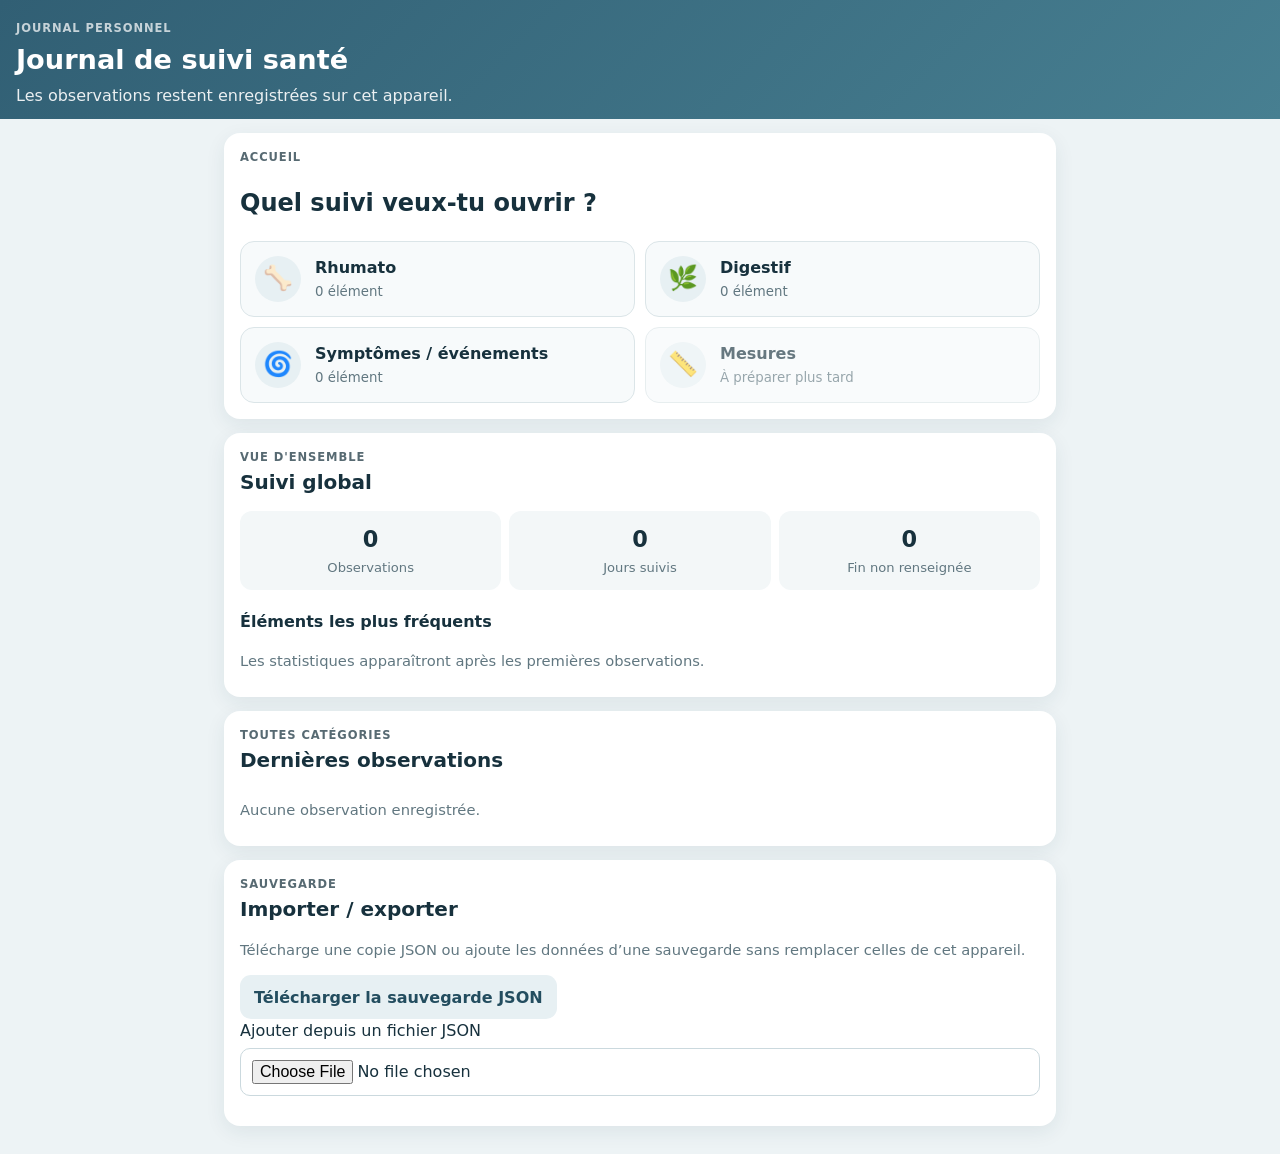
==== index.html @ abfa8833 "Corrige le suivi de fin des épisodes" ====
<!DOCTYPE html>
<html lang="fr">
<head>
  <meta charset="UTF-8">
  <meta name="viewport" content="width=device-width, initial-scale=1, viewport-fit=cover">
  <meta name="theme-color" content="#315f74">
  <meta name="description" content="Journal personnel de suivi santé, utilisable hors ligne.">
  <title>Journal de suivi santé</title>
  <link rel="manifest" href="./manifest.webmanifest">
  <link rel="icon" href="./icons/icon.svg" type="image/svg+xml">
  <link rel="stylesheet" href="./styles.css?v=4.4.0">
</head>
<body>
  <header class="app-header">
    <div>
      <p class="eyebrow">Journal personnel</p>
      <h1>Journal de suivi santé</h1>
      <p class="subtitle">Les observations restent enregistrées sur cet appareil.</p>
    </div>
  </header>

  <main class="app-shell">
    <section id="home-page" data-page="home" aria-labelledby="home-title">
      <section class="panel">
        <p class="eyebrow">Accueil</p>
        <h2 id="home-title">Quel suivi veux-tu ouvrir ?</h2>
        <nav class="module-grid" aria-label="Pages de suivi">
          <button class="module-card" type="button" data-open-module="rhumatologie">
            <span class="module-icon" aria-hidden="true">🦴</span><span><strong>Rhumato</strong><small id="count-rhumatologie">0 élément</small></span>
          </button>
          <button class="module-card" type="button" data-open-module="digestif">
            <span class="module-icon" aria-hidden="true">🌿</span><span><strong>Digestif</strong><small id="count-digestif">0 élément</small></span>
          </button>
          <button class="module-card" type="button" data-open-module="symptomes-evenements">
            <span class="module-icon" aria-hidden="true">🌀</span><span><strong>Symptômes / événements</strong><small id="count-symptomes-evenements">0 élément</small></span>
          </button>
          <button class="module-card is-unavailable" type="button" disabled>
            <span class="module-icon" aria-hidden="true">📏</span><span><strong>Mesures</strong><small>À préparer plus tard</small></span>
          </button>
        </nav>
      </section>

      <section class="panel" aria-labelledby="home-stats-title">
        <div class="section-heading"><div><p class="eyebrow">Vue d'ensemble</p><h2 id="home-stats-title">Suivi global</h2></div></div>
        <div id="home-stats" class="stats-grid"></div>
      </section>

      <section class="panel" aria-labelledby="recent-title">
        <div class="section-heading"><div><p class="eyebrow">Toutes catégories</p><h2 id="recent-title">Dernières observations</h2></div></div>
        <div id="home-history" class="history-list"></div>
      </section>

      <section class="panel" aria-labelledby="backup-title">
        <div class="section-heading"><div><p class="eyebrow">Sauvegarde</p><h2 id="backup-title">Importer / exporter</h2></div></div>
        <p class="field-help">Télécharge une copie JSON ou ajoute les données d’une sauvegarde sans remplacer celles de cet appareil.</p>
        <button type="button" id="export-backup" class="button button-secondary">Télécharger la sauvegarde JSON</button>
        <label class="field"><span>Ajouter depuis un fichier JSON</span><input id="import-backup" type="file" accept=".json,application/json"></label>
      </section>
    </section>

    <section id="module-page" data-page="module" hidden aria-labelledby="module-title">
      <div class="module-topbar"><button type="button" class="button button-secondary" data-go-home>← Accueil</button></div>
      <section class="panel module-intro">
        <p class="eyebrow">Module de suivi</p>
        <h2 id="module-title"></h2>
        <p id="module-description" class="field-help"></p>
      </section>

      <section class="panel" aria-labelledby="entry-title">
        <div class="section-heading">
          <div><p class="eyebrow">Saisie et correction</p><h2 id="entry-title">Nouvelle observation</h2></div>
          <button type="button" class="button button-secondary" data-open-catalog>+ Créer un élément</button>
        </div>
        <form id="entry-form" novalidate>
          <fieldset><legend>Élément(s) concerné(s)</legend><p class="field-help">Tu peux choisir plusieurs zones. Pour corriger une ancienne saisie, décoche ou ajoute les bons éléments.</p>
            <section id="body-map" class="body-map" hidden aria-label="Carte corporelle Rhumato">
              <div class="body-map-tabs" role="group" aria-label="Face du corps">
                <button id="body-map-front" class="button button-secondary is-active" type="button" aria-pressed="true">De face</button>
                <button id="body-map-back" class="button button-secondary" type="button" aria-pressed="false">De dos</button>
              </div>
              <div class="body-figure" aria-label="Choisir une zone du corps">
                <span class="body-side body-side-left">droite</span><span class="body-side body-side-right">gauche</span>
                <svg class="body-figure-svg" viewBox="0 0 300 340" role="img" aria-label="Silhouette humaine">
                  <circle class="body-shape" cx="150" cy="34" r="22" />
                  <rect class="body-shape" x="137" y="52" width="26" height="22" rx="10" />
                  <path class="body-shape" d="M112 72 Q150 61 188 72 L177 101 Q172 111 173 126 L174 189 L126 189 L127 126 Q128 111 123 101 Z" />
                  <path class="body-shape" d="M113 75 Q101 77 96 91 L78 151 Q74 163 81 168 Q88 172 93 160 L111 116 L127 99 Z" />
                  <path class="body-shape" d="M187 75 Q199 77 204 91 L222 151 Q226 163 219 168 Q212 172 207 160 L189 116 L173 99 Z" />
                  <path class="body-shape" d="M128 181 L172 181 L169 235 L163 294 Q161 306 151 306 Q142 306 142 294 L143 238 L138 294 Q137 306 127 306 Q117 306 120 294 L127 235 Z" />
                  <path class="body-shape" d="M120 294 Q131 290 141 298 L134 319 Q129 326 112 325 L99 321 Q96 316 103 313 Z" />
                  <path class="body-shape" d="M159 298 Q170 290 180 294 L197 313 Q204 316 201 321 L188 325 Q171 326 166 319 Z" />
                  <circle class="body-joint" cx="111" cy="154" r="7" /><circle class="body-joint" cx="189" cy="154" r="7" />
                  <circle class="body-joint" cx="130" cy="235" r="7" /><circle class="body-joint" cx="170" cy="235" r="7" />
                </svg>
                <div id="body-map-hotspots" class="body-map-hotspots">
                  <button class="body-hotspot" type="button" data-body-region="neck" data-front-left="50" style="left:50%;top:21%" aria-label="Cou"></button>
                  <button class="body-hotspot" type="button" data-body-region="shoulder-right" data-front-left="38" style="left:38%;top:31%" aria-label="Épaule droite"></button>
                  <button class="body-hotspot" type="button" data-body-region="shoulder-left" data-front-left="62" style="left:62%;top:31%" aria-label="Épaule gauche"></button>
                  <button class="body-hotspot" type="button" data-body-region="trunk" data-front-left="50" style="left:50%;top:43%" aria-label="Torse"></button>
                  <button class="body-hotspot" type="button" data-body-region="arm-right" data-front-left="26" style="left:26%;top:47%" aria-label="Bras droit"></button>
                  <button class="body-hotspot" type="button" data-body-region="arm-left" data-front-left="74" style="left:74%;top:47%" aria-label="Bras gauche"></button>
                  <button class="body-hotspot" type="button" data-body-region="hand-right" data-front-left="20" style="left:20%;top:55%" aria-label="Main droite"></button>
                  <button class="body-hotspot" type="button" data-body-region="hand-left" data-front-left="80" style="left:80%;top:55%" aria-label="Main gauche"></button>
                  <button class="body-hotspot" type="button" data-body-region="hip-right" data-front-left="42" style="left:42%;top:59%" aria-label="Hanche droite"></button>
                  <button class="body-hotspot" type="button" data-body-region="hip-left" data-front-left="58" style="left:58%;top:59%" aria-label="Hanche gauche"></button>
                  <button class="body-hotspot" type="button" data-body-region="leg-right" data-front-left="43" style="left:43%;top:72%" aria-label="Jambe droite"></button>
                  <button class="body-hotspot" type="button" data-body-region="leg-left" data-front-left="57" style="left:57%;top:72%" aria-label="Jambe gauche"></button>
                  <button class="body-hotspot" type="button" data-body-region="foot-right" data-front-left="43" style="left:43%;top:89%" aria-label="Pied droit"></button>
                  <button class="body-hotspot" type="button" data-body-region="foot-left" data-front-left="57" style="left:57%;top:89%" aria-label="Pied gauche"></button>
                </div>
              </div>
              <div class="body-map-detail" aria-live="polite">
                <h3 id="body-map-title">Choisis une zone sur le bonhomme</h3>
                <p id="body-map-help" class="field-help">Les précisions proposées changent entre la vue de face et la vue de dos.</p>
                <div id="body-map-options" class="body-map-options"></div>
              </div>
              <div class="body-map-selected">
                <strong>Sélection en cours</strong>
                <div id="body-map-selected-list" class="body-map-selected-list"></div>
              </div>
            </section>
            <button id="manual-choices-toggle" class="button button-secondary manual-choices-toggle" type="button" hidden>Voir toutes les zones du catalogue</button>
            <div id="item-choices" class="choice-list"></div>
          </fieldset>
          <fieldset><legend>Niveau de gêne</legend><p class="field-help">Tu peux choisir un niveau, ou deux niveaux voisins si c'est entre les deux.</p><div id="levels" class="level-grid">
            <button type="button" class="level-button" data-level="1" aria-pressed="false">🙂 Supportable</button>
            <button type="button" class="level-button" data-level="2" aria-pressed="false">😕 Gênante</button>
            <button type="button" class="level-button" data-level="3" aria-pressed="false">😣 Limitante</button>
            <button type="button" class="level-button" data-level="4" aria-pressed="false">😭 Invalidante</button>
          </div></fieldset>
          <div class="form-grid">
            <label class="field"><span>Date et heure</span><input id="occurred-at" name="occurred-at" type="datetime-local" required></label>
            <div><label class="checkbox-field"><input id="ongoing" name="ongoing" type="checkbox"><span>Présent à cette heure</span></label><p class="field-help">Cette première heure sert de repère. Dans l’historique, tu pourras ajouter un nouveau constat ou indiquer une fin.</p></div>
          </div>
          <label class="field"><span>Note <small>(facultative)</small></span><textarea id="note" name="note" rows="4" placeholder="Contexte, sensation, déclencheur éventuel…"></textarea></label>
          <div class="form-actions"><button type="submit" id="save-entry" class="button button-primary">Enregistrer</button><button type="button" id="cancel-edit" class="button button-secondary" hidden>Annuler la modification</button></div>
        </form>
      </section>

      <section class="panel" aria-labelledby="module-stats-title">
        <div class="section-heading"><div><p class="eyebrow">Vue d'ensemble</p><h2 id="module-stats-title">Statistiques du module</h2></div></div>
        <div id="module-stats" class="stats-grid"></div>
      </section>

      <section class="panel" aria-labelledby="history-title">
        <div class="section-heading"><div><p class="eyebrow">Saisies de ce module</p><h2 id="history-title">Historique</h2></div></div>
        <div id="module-history" class="history-list"></div>
      </section>

      <section class="panel" aria-labelledby="catalog-title">
        <div class="section-heading"><div><p class="eyebrow">Personnalisation</p><h2 id="catalog-title">Éléments de suivi</h2></div></div>
        <p class="field-help">Modifier la catégorie d’un élément déplace toutes ses observations associées. Pour corriger une seule observation, utilise le bouton « Modifier » dans son historique.</p>
        <div id="catalog-list" class="catalog-list"></div>
      </section>
    </section>
  </main>

  <dialog id="catalog-dialog" class="dialog">
    <form id="catalog-form" method="dialog" class="dialog-card">
      <div class="section-heading"><div><p class="eyebrow">Catalogue</p><h2 id="catalog-dialog-title">Créer un élément</h2></div><button type="button" class="icon-button" data-close-catalog aria-label="Fermer">×</button></div>
      <label class="field"><span>Nom</span><input id="catalog-label" type="text" maxlength="80" autocomplete="off" placeholder="Ex. Lombaires" required></label>
      <label class="field"><span>Famille</span><select id="catalog-family" required>
        <option value="rhumatologie">Rhumatologie</option><option value="digestif">Digestif</option><option value="symptomes-evenements">Symptômes / événements</option><option value="neurologique">Neurologique (ancienne catégorie)</option><option value="general">Général</option><option value="autre">Autre</option>
      </select></label>
      <label class="field"><span>Type</span><select id="catalog-kind" required><option value="zone">Zone</option><option value="symptome">Symptôme</option><option value="evenement">Événement</option></select></label>
      <div class="dialog-actions"><button type="button" class="button button-secondary" data-close-catalog>Annuler</button><button type="submit" id="save-catalog-item" class="button button-primary">Créer</button></div>
    </form>
  </dialog>
  <dialog id="finish-dialog" class="dialog">
    <form id="finish-form" class="dialog-card">
      <div class="section-heading"><div><p class="eyebrow">Suivi d’épisode</p><h2>Quand as-tu constaté que c’était terminé ?</h2></div></div>
      <p class="field-help">L’heure actuelle est proposée. Tu peux choisir une heure passée si tu as remarqué la disparition plus tôt.</p>
      <label class="field"><span>Date et heure constatées</span><input id="finish-at" name="finish-at" type="datetime-local" required></label>
      <div class="dialog-actions"><button type="button" id="cancel-finish" class="button button-secondary">Annuler</button><button type="submit" class="button button-primary">Enregistrer la fin constatée</button></div>
    </form>
  </dialog>
  <div id="toast" class="toast" hidden role="status" aria-live="polite"></div>
  <script type="module" src="./src/app.js?v=4.4.0"></script>
</body>
</html>
---- styles.css ----
/* Mobile-first, lisible et utilisable au pouce. */
:root{font-family:system-ui,-apple-system,BlinkMacSystemFont,"Segoe UI",sans-serif;color:#17313d;background:#edf3f5;line-height:1.45}
*{box-sizing:border-box}body{margin:0;background:#edf3f5}button,input,select,textarea{font:inherit} [hidden]{display:none!important}
.app-header{padding:20px 16px 12px;background:linear-gradient(135deg,#315f74,#477f91);color:white}.app-header h1{margin:.2rem 0;font-size:1.7rem}.subtitle{margin:.3rem 0 0;opacity:.9}.eyebrow{margin:0;text-transform:uppercase;letter-spacing:.08em;font-size:.72rem;font-weight:800;opacity:.72}
.app-shell{max-width:860px;margin:0 auto;padding:14px}.panel{background:white;border-radius:16px;padding:16px;margin-bottom:14px;box-shadow:0 6px 20px rgba(27,62,75,.08)}
.section-heading{display:flex;align-items:flex-start;justify-content:space-between;gap:12px;margin-bottom:14px}.section-heading h2{margin:.15rem 0 0;font-size:1.25rem}fieldset{border:0;padding:0;margin:0 0 18px}legend{font-weight:800;margin-bottom:8px}.field-help,.muted,.empty-state{color:#617780;font-size:.92rem}.empty-state{padding:10px 0;margin:0}
.button,.icon-button,.level-button{border:0;border-radius:11px;min-height:44px;cursor:pointer}.button{padding:10px 14px;font-weight:750}.button-primary{background:#315f74;color:white}.button-secondary{background:#e7f0f3;color:#234d5f}.button-danger{background:#fde8e7;color:#8f2620}.button-small{min-height:36px;padding:7px 10px}.button-full{width:100%;margin-top:8px}.icon-button{width:44px;background:#eef3f5;font-size:1.6rem}
.choice-list{display:grid;gap:8px}.choice-heading{margin:10px 0 2px;font-size:.92rem;color:#47626d}.choice-card{display:grid;grid-template-columns:auto 1fr auto;gap:10px;align-items:center;padding:11px 12px;border:1px solid #dbe5e8;border-radius:12px;background:#fafcfc}.choice-card input{width:20px;height:20px}.choice-card small{color:#6f838b}
.body-map{margin:12px 0 16px;padding:12px;border-radius:14px;background:#f3f7f8}.body-map-tabs{display:flex;gap:8px}.body-map-tabs .is-active{background:#315f74;color:#fff}.body-figure{position:relative;width:min(100%,360px);height:350px;margin:10px auto 0;border-radius:16px;background:#eaf1f3;overflow:hidden}.body-figure-svg{position:absolute;inset:0;width:100%;height:100%}.body-shape{fill:#c9dce1}.body-joint{fill:#edf3f5;opacity:.85}.body-side{position:absolute;top:8px;z-index:1;color:#617780;font-size:.75rem}.body-side-left{left:9px}.body-side-right{right:9px}.body-map-hotspots{position:absolute;inset:0}.body-hotspot{position:absolute;width:44px;height:44px;transform:translate(-50%,-50%);border:2px solid #fff;border-radius:50%;background:#315f74;color:transparent;cursor:pointer}.body-hotspot::after{content:"";display:block;width:12px;height:12px;margin:auto;border-radius:50%;background:#fff}.body-hotspot.is-selected{background:#f4b45f}.body-hotspot.is-selected::after{background:#39220d}.body-map-detail{padding-top:12px;border-top:1px solid #dbe5e8}.body-map-detail h3{margin:0 0 4px;font-size:1rem}.body-map-detail .field-help{margin:0 0 10px}.body-map-options,.body-map-selected-list{display:flex;flex-wrap:wrap;gap:8px}.body-map-option{min-height:44px;padding:8px 12px;border:1px solid #dbe5e8;border-radius:999px;background:#fff;color:#234d5f}.body-map-option.is-selected{border-color:#e2a342;background:#f4b45f;color:#39220d}.body-map-selected{margin-top:12px}.body-map-selected-list{margin-top:7px}.body-map-chip{display:inline-flex;align-items:center;gap:3px;padding:2px 4px 2px 10px;border-radius:999px;background:#e7f0f3;font-size:.88rem}.body-map-remove{width:36px;height:36px;border:0;border-radius:50%;background:transparent;color:#17313d;font-size:1.2rem;cursor:pointer}.manual-choices-toggle{margin:8px 0}
.level-grid{display:grid;grid-template-columns:repeat(2,minmax(0,1fr));gap:8px}.level-button{padding:12px 8px;background:#eef3f5;color:#17313d}.level-button.is-selected{background:#f4b45f;color:#39220d;outline:3px solid #f8d5a5}
.form-grid{display:grid;grid-template-columns:1fr;gap:12px}.field{display:grid;gap:6px;margin-bottom:14px}.field input,.field select,.field textarea{width:100%;border:1px solid #cbd9de;border-radius:10px;padding:11px;background:white}.checkbox-field{display:flex;align-items:center;gap:10px;padding:11px 0}.checkbox-field input{width:21px;height:21px}
.stats-grid{display:grid;grid-template-columns:repeat(3,1fr);gap:8px}.stat-card{background:#f3f7f8;border-radius:12px;padding:12px;text-align:center}.stat-card strong{display:block;font-size:1.4rem}.stat-card span{font-size:.82rem;color:#617780}.stats-top{grid-column:1/-1}.stats-top h3{font-size:1rem;margin:12px 0 6px}.stats-top ol{margin:.4rem 0;padding-left:1.4rem}
.history-list{max-height:420px;overflow:auto;padding-right:2px}.history-entry{border-top:1px solid #e2eaed;padding:12px 0}.history-entry:first-child{border-top:0}.history-header{display:flex;justify-content:space-between;gap:12px}.history-header time{color:#687d85;font-size:.82rem;white-space:nowrap}.history-level,.history-note{margin:.35rem 0}.ongoing-badge{display:inline-block;margin:.3rem 0;padding:4px 8px;border-radius:999px;background:#fff0cf;color:#704a00;font-size:.8rem;font-weight:800}.episode-status p{margin:.35rem 0}.episode-check,.episode-end,.episode-unknown,.episode-duration{color:#526c76;font-size:.9rem}.episode-duration{font-weight:750}.history-actions{display:flex;justify-content:flex-end;flex-wrap:wrap;margin-top:7px;gap:8px}
.catalog-list{display:grid;gap:8px}.catalog-row{padding:11px 12px;border:1px solid #dbe5e8;border-radius:12px}.catalog-row strong,.catalog-row span{display:block}
.module-grid{display:grid;grid-template-columns:1fr;gap:10px;margin-top:16px}.module-card{display:flex;align-items:center;gap:14px;min-height:76px;padding:14px;border:1px solid #dbe5e8;border-radius:14px;background:#f7fafb;color:#17313d;text-align:left;cursor:pointer}.module-card:active{background:#e7f0f3}.module-card strong,.module-card small{display:block}.module-card small{margin-top:3px;color:#617780}.module-icon{display:grid;place-items:center;width:46px;height:46px;border-radius:50%;background:#e7f0f3;font-size:1.5rem}.module-card.is-unavailable{opacity:.65;cursor:not-allowed}.module-topbar{margin:0 0 10px}.module-intro h2{margin:.15rem 0 .35rem}.history-actions{gap:8px}.form-actions{display:flex;gap:8px;flex-wrap:wrap}.catalog-row{display:flex;align-items:center;justify-content:space-between;gap:10px}.catalog-row button{flex:0 0 auto}
.dialog{border:0;padding:0;background:transparent;width:min(92vw,520px)}.dialog::backdrop{background:rgba(11,31,39,.55)}.dialog-card{background:white;border-radius:16px;padding:16px}.dialog-actions{display:flex;justify-content:flex-end;gap:8px;margin-top:10px}
.toast{position:fixed;left:50%;bottom:18px;transform:translateX(-50%);max-width:calc(100vw - 32px);padding:11px 14px;border-radius:10px;background:#17313d;color:white;box-shadow:0 8px 30px rgba(0,0,0,.2);z-index:20}.toast[data-type="error"]{background:#922f2a}
@media(min-width:620px){.form-grid{grid-template-columns:1fr 1fr}.level-grid{grid-template-columns:repeat(4,1fr)}.module-grid{grid-template-columns:repeat(2,minmax(0,1fr))}}
@media(max-width:380px){.body-map{padding:10px}.body-figure{height:320px}.body-hotspot{width:42px;height:42px}}
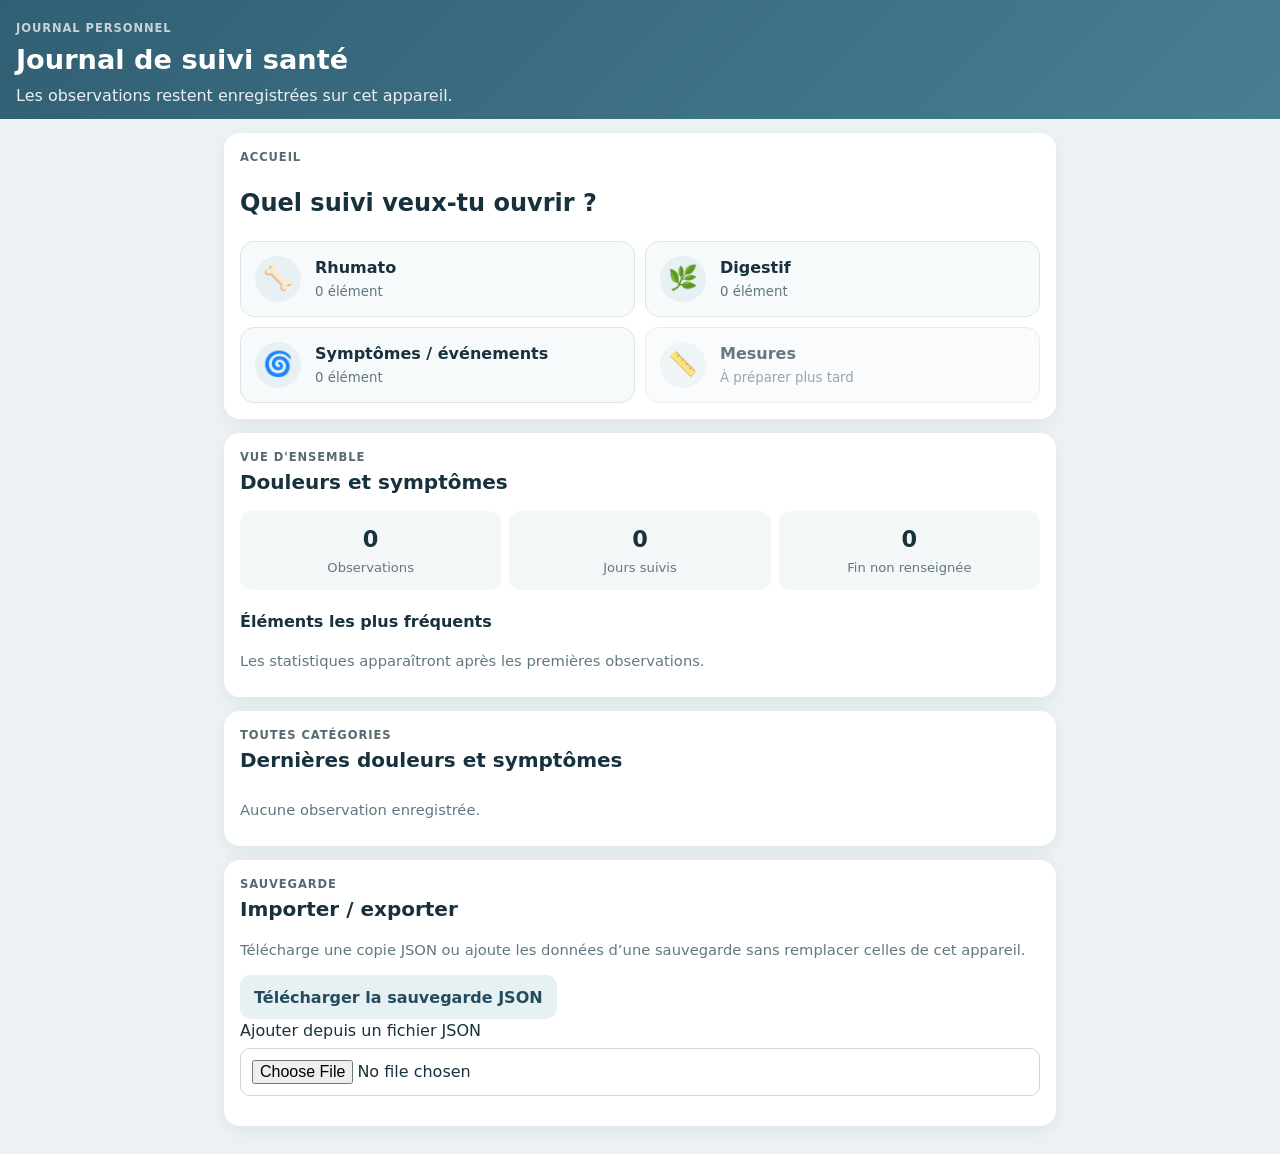
==== commit b816fb59: "Ajoute le suivi du transit digestif — lot 1 pour tests" ====
--- a/index.html
+++ b/index.html
@@ -1,180 +1,745 @@
-<!DOCTYPE html>
+<!doctype html>
 <html lang="fr">
-<head>
-  <meta charset="UTF-8">
-  <meta name="viewport" content="width=device-width, initial-scale=1, viewport-fit=cover">
-  <meta name="theme-color" content="#315f74">
-  <meta name="description" content="Journal personnel de suivi santé, utilisable hors ligne.">
-  <title>Journal de suivi santé</title>
-  <link rel="manifest" href="./manifest.webmanifest">
-  <link rel="icon" href="./icons/icon.svg" type="image/svg+xml">
-  <link rel="stylesheet" href="./styles.css?v=4.4.0">
-</head>
-<body>
-  <header class="app-header">
-    <div>
-      <p class="eyebrow">Journal personnel</p>
-      <h1>Journal de suivi santé</h1>
-      <p class="subtitle">Les observations restent enregistrées sur cet appareil.</p>
-    </div>
-  </header>
-
-  <main class="app-shell">
-    <section id="home-page" data-page="home" aria-labelledby="home-title">
-      <section class="panel">
-        <p class="eyebrow">Accueil</p>
-        <h2 id="home-title">Quel suivi veux-tu ouvrir ?</h2>
-        <nav class="module-grid" aria-label="Pages de suivi">
-          <button class="module-card" type="button" data-open-module="rhumatologie">
-            <span class="module-icon" aria-hidden="true">🦴</span><span><strong>Rhumato</strong><small id="count-rhumatologie">0 élément</small></span>
+  <head>
+    <meta charset="UTF-8" />
+    <meta
+      name="viewport"
+      content="width=device-width, initial-scale=1, viewport-fit=cover"
+    />
+    <meta name="theme-color" content="#315f74" />
+    <meta
+      name="description"
+      content="Journal personnel de suivi santé, utilisable hors ligne."
+    />
+    <title>Journal de suivi santé</title>
+    <link rel="manifest" href="./manifest.webmanifest" />
+    <link rel="icon" href="./icons/icon.svg" type="image/svg+xml" />
+    <link rel="stylesheet" href="./styles.css?v=4.7.0" />
+  </head>
+  <body>
+    <!-- En-tête commun aux pages d'accueil et aux modules. -->
+    <header class="app-header">
+      <div>
+        <p class="eyebrow">Journal personnel</p>
+        <h1>Journal de suivi santé</h1>
+        <p class="subtitle">
+          Les observations restent enregistrées sur cet appareil.
+        </p>
+      </div>
+    </header>
+
+    <main class="app-shell">
+      <!-- Accueil : navigation, résumé global et sauvegardes locales. -->
+      <section id="home-page" data-page="home" aria-labelledby="home-title">
+        <section class="panel">
+          <p class="eyebrow">Accueil</p>
+          <h2 id="home-title">Quel suivi veux-tu ouvrir ?</h2>
+          <nav class="module-grid" aria-label="Pages de suivi">
+            <button
+              class="module-card"
+              type="button"
+              data-open-module="rhumatologie"
+            >
+              <span class="module-icon" aria-hidden="true">🦴</span
+              ><span
+                ><strong>Rhumato</strong
+                ><small id="count-rhumatologie">0 élément</small></span
+              >
+            </button>
+            <button
+              class="module-card"
+              type="button"
+              data-open-module="digestif"
+            >
+              <span class="module-icon" aria-hidden="true">🌿</span
+              ><span
+                ><strong>Digestif</strong
+                ><small id="count-digestif">0 élément</small></span
+              >
+            </button>
+            <button
+              class="module-card"
+              type="button"
+              data-open-module="symptomes-evenements"
+            >
+              <span class="module-icon" aria-hidden="true">🌀</span
+              ><span
+                ><strong>Symptômes / événements</strong
+                ><small id="count-symptomes-evenements">0 élément</small></span
+              >
+            </button>
+            <button class="module-card is-unavailable" type="button" disabled>
+              <span class="module-icon" aria-hidden="true">📏</span
+              ><span
+                ><strong>Mesures</strong
+                ><small>À préparer plus tard</small></span
+              >
+            </button>
+          </nav>
+        </section>
+
+        <section class="panel" aria-labelledby="home-stats-title">
+          <div class="section-heading">
+            <div>
+              <p class="eyebrow">Vue d'ensemble</p>
+              <h2 id="home-stats-title">Douleurs et symptômes</h2>
+            </div>
+          </div>
+          <div id="home-stats" class="stats-grid"></div>
+        </section>
+
+        <section class="panel" aria-labelledby="recent-title">
+          <div class="section-heading">
+            <div>
+              <p class="eyebrow">Toutes catégories</p>
+              <h2 id="recent-title">Dernières douleurs et symptômes</h2>
+            </div>
+          </div>
+          <div id="home-history" class="history-list"></div>
+        </section>
+
+        <section class="panel" aria-labelledby="backup-title">
+          <div class="section-heading">
+            <div>
+              <p class="eyebrow">Sauvegarde</p>
+              <h2 id="backup-title">Importer / exporter</h2>
+            </div>
+          </div>
+          <p class="field-help">
+            Télécharge une copie JSON ou ajoute les données d’une sauvegarde
+            sans remplacer celles de cet appareil.
+          </p>
+          <button
+            type="button"
+            id="export-backup"
+            class="button button-secondary"
+          >
+            Télécharger la sauvegarde JSON
           </button>
-          <button class="module-card" type="button" data-open-module="digestif">
-            <span class="module-icon" aria-hidden="true">🌿</span><span><strong>Digestif</strong><small id="count-digestif">0 élément</small></span>
+          <label class="field"
+            ><span>Ajouter depuis un fichier JSON</span
+            ><input
+              id="import-backup"
+              type="file"
+              accept=".json,application/json"
+          /></label>
+        </section>
+      </section>
+
+      <!-- Page de module : la même structure sert à Rhumato, Digestif et Symptômes. -->
+      <section
+        id="module-page"
+        data-page="module"
+        hidden
+        aria-labelledby="module-title"
+      >
+        <div class="module-topbar">
+          <button type="button" class="button button-secondary" data-go-home>
+            ← Accueil
           </button>
-          <button class="module-card" type="button" data-open-module="symptomes-evenements">
-            <span class="module-icon" aria-hidden="true">🌀</span><span><strong>Symptômes / événements</strong><small id="count-symptomes-evenements">0 élément</small></span>
-          </button>
-          <button class="module-card is-unavailable" type="button" disabled>
-            <span class="module-icon" aria-hidden="true">📏</span><span><strong>Mesures</strong><small>À préparer plus tard</small></span>
-          </button>
-        </nav>
-      </section>
-
-      <section class="panel" aria-labelledby="home-stats-title">
-        <div class="section-heading"><div><p class="eyebrow">Vue d'ensemble</p><h2 id="home-stats-title">Suivi global</h2></div></div>
-        <div id="home-stats" class="stats-grid"></div>
-      </section>
-
-      <section class="panel" aria-labelledby="recent-title">
-        <div class="section-heading"><div><p class="eyebrow">Toutes catégories</p><h2 id="recent-title">Dernières observations</h2></div></div>
-        <div id="home-history" class="history-list"></div>
-      </section>
-
-      <section class="panel" aria-labelledby="backup-title">
-        <div class="section-heading"><div><p class="eyebrow">Sauvegarde</p><h2 id="backup-title">Importer / exporter</h2></div></div>
-        <p class="field-help">Télécharge une copie JSON ou ajoute les données d’une sauvegarde sans remplacer celles de cet appareil.</p>
-        <button type="button" id="export-backup" class="button button-secondary">Télécharger la sauvegarde JSON</button>
-        <label class="field"><span>Ajouter depuis un fichier JSON</span><input id="import-backup" type="file" accept=".json,application/json"></label>
-      </section>
-    </section>
-
-    <section id="module-page" data-page="module" hidden aria-labelledby="module-title">
-      <div class="module-topbar"><button type="button" class="button button-secondary" data-go-home>← Accueil</button></div>
-      <section class="panel module-intro">
-        <p class="eyebrow">Module de suivi</p>
-        <h2 id="module-title"></h2>
-        <p id="module-description" class="field-help"></p>
-      </section>
-
-      <section class="panel" aria-labelledby="entry-title">
-        <div class="section-heading">
-          <div><p class="eyebrow">Saisie et correction</p><h2 id="entry-title">Nouvelle observation</h2></div>
-          <button type="button" class="button button-secondary" data-open-catalog>+ Créer un élément</button>
         </div>
-        <form id="entry-form" novalidate>
-          <fieldset><legend>Élément(s) concerné(s)</legend><p class="field-help">Tu peux choisir plusieurs zones. Pour corriger une ancienne saisie, décoche ou ajoute les bons éléments.</p>
-            <section id="body-map" class="body-map" hidden aria-label="Carte corporelle Rhumato">
-              <div class="body-map-tabs" role="group" aria-label="Face du corps">
-                <button id="body-map-front" class="button button-secondary is-active" type="button" aria-pressed="true">De face</button>
-                <button id="body-map-back" class="button button-secondary" type="button" aria-pressed="false">De dos</button>
+        <section class="panel module-intro">
+          <p class="eyebrow">Module de suivi</p>
+          <h2 id="module-title"></h2>
+          <p id="module-description" class="field-help"></p>
+        </section>
+
+        <!-- Transit : les formulaires partagent le moteur et les sauvegardes V4. -->
+        <section id="digestive-panel" class="panel" hidden aria-labelledby="transit-heading">
+          <h2 id="transit-heading">Suivi digestif</h2>
+          <div class="digestive-actions">
+            <button id="transit-open-passage" class="button button-primary" type="button">Passage aux toilettes</button>
+            <button id="transit-open-accident" class="button button-secondary" type="button">Ça s’est échappé</button>
+            <button id="transit-open-symptom" class="button button-secondary" type="button">Symptôme digestif</button>
+            <button id="transit-open-history" class="button button-secondary" type="button">Historique et rapports</button>
+          </div>
+          <p class="field-help">Les symptômes utilisent encore la saisie générale ci-dessous. Les rapports médicaux arriveront dans un prochain lot.</p>
+          <fieldset>
+            <legend>Journée sans passage aux toilettes</legend>
+            <label class="field"><span>Journée à renseigner</span><input id="transit-day" type="date" required></label>
+            <p id="transit-day-status" role="status"></p>
+            <div class="form-actions">
+              <button id="transit-confirm-none" type="button" class="button button-secondary">Aucun passage ce jour</button>
+              <button id="transit-clear-none" type="button" class="button button-secondary" hidden>Annuler cette confirmation</button>
+            </div>
+            <p class="field-help">Un accident reste à enregistrer séparément. Une journée sans réponse reste inconnue.</p>
+          </fieldset>
+          <details id="transit-history-details" class="collapsible-panel">
+            <summary><h3>Historique du transit</h3></summary>
+            <div id="transit-history" class="history-list"></div>
+          </details>
+          <details class="collapsible-panel">
+            <summary><h3>Personnaliser les conditions</h3></summary>
+            <p class="field-help">Renommer ou désactiver une condition conserve son ancien nom dans les passages déjà enregistrés.</p>
+            <div id="transit-condition-list" class="catalog-list"></div>
+            <form id="transit-condition-form">
+              <label class="field"><span>Nom de la condition</span><input id="transit-condition-label" required maxlength="160"></label>
+              <button id="transit-condition-save" type="submit" class="button button-secondary">Ajouter</button>
+              <button id="transit-condition-cancel" type="button" class="button button-secondary" hidden>Annuler</button>
+            </form>
+          </details>
+        </section>
+
+        <section class="panel" aria-labelledby="entry-title">
+          <div class="section-heading">
+            <div>
+              <p class="eyebrow">Saisie et correction</p>
+              <h2 id="entry-title">Nouvelle observation</h2>
+            </div>
+            <button
+              type="button"
+              class="button button-secondary"
+              data-open-catalog
+            >
+              + Créer un élément
+            </button>
+          </div>
+          <form id="entry-form" novalidate>
+            <fieldset>
+              <legend>Élément(s) concerné(s)</legend>
+              <p class="field-help">
+                Tu peux choisir plusieurs zones. Pour corriger une ancienne
+                saisie, décoche ou ajoute les bons éléments.
+              </p>
+              <section
+                id="body-map"
+                class="body-map"
+                hidden
+                aria-label="Carte corporelle Rhumato"
+              >
+                <div
+                  class="body-map-tabs"
+                  role="group"
+                  aria-label="Face du corps"
+                >
+                  <button
+                    id="body-map-front"
+                    class="button button-secondary is-active"
+                    type="button"
+                    aria-pressed="true"
+                  >
+                    De face
+                  </button>
+                  <button
+                    id="body-map-back"
+                    class="button button-secondary"
+                    type="button"
+                    aria-pressed="false"
+                  >
+                    De dos
+                  </button>
+                </div>
+                <div class="body-figure" aria-label="Choisir une zone du corps">
+                  <span class="body-side body-side-left">droite</span
+                  ><span class="body-side body-side-right">gauche</span>
+                  <svg
+                    class="body-figure-svg"
+                    viewBox="0 0 300 340"
+                    role="img"
+                    aria-label="Silhouette humaine"
+                  >
+                    <circle class="body-shape" cx="150" cy="34" r="22" />
+                    <rect
+                      class="body-shape"
+                      x="137"
+                      y="52"
+                      width="26"
+                      height="22"
+                      rx="10"
+                    />
+                    <path
+                      class="body-shape"
+                      d="M112 72 Q150 61 188 72 L177 101 Q172 111 173 126 L174 189 L126 189 L127 126 Q128 111 123 101 Z"
+                    />
+                    <path
+                      class="body-shape"
+                      d="M113 75 Q101 77 96 91 L78 151 Q74 163 81 168 Q88 172 93 160 L111 116 L127 99 Z"
+                    />
+                    <path
+                      class="body-shape"
+                      d="M187 75 Q199 77 204 91 L222 151 Q226 163 219 168 Q212 172 207 160 L189 116 L173 99 Z"
+                    />
+                    <path
+                      class="body-shape"
+                      d="M128 181 L172 181 L169 235 L163 294 Q161 306 151 306 Q142 306 142 294 L143 238 L138 294 Q137 306 127 306 Q117 306 120 294 L127 235 Z"
+                    />
+                    <path
+                      class="body-shape"
+                      d="M120 294 Q131 290 141 298 L134 319 Q129 326 112 325 L99 321 Q96 316 103 313 Z"
+                    />
+                    <path
+                      class="body-shape"
+                      d="M159 298 Q170 290 180 294 L197 313 Q204 316 201 321 L188 325 Q171 326 166 319 Z"
+                    />
+                    <circle class="body-joint" cx="111" cy="154" r="7" />
+                    <circle class="body-joint" cx="189" cy="154" r="7" />
+                    <circle class="body-joint" cx="130" cy="235" r="7" />
+                    <circle class="body-joint" cx="170" cy="235" r="7" />
+                  </svg>
+                  <div id="body-map-hotspots" class="body-map-hotspots">
+                    <button
+                      class="body-hotspot"
+                      type="button"
+                      data-body-region="neck"
+                      data-front-left="50"
+                      style="left: 50%; top: 21%"
+                      aria-label="Cou"
+                    ></button>
+                    <button
+                      class="body-hotspot"
+                      type="button"
+                      data-body-region="shoulder-right"
+                      data-front-left="38"
+                      style="left: 38%; top: 31%"
+                      aria-label="Épaule droite"
+                    ></button>
+                    <button
+                      class="body-hotspot"
+                      type="button"
+                      data-body-region="shoulder-left"
+                      data-front-left="62"
+                      style="left: 62%; top: 31%"
+                      aria-label="Épaule gauche"
+                    ></button>
+                    <button
+                      class="body-hotspot"
+                      type="button"
+                      data-body-region="trunk"
+                      data-front-left="50"
+                      style="left: 50%; top: 43%"
+                      aria-label="Torse"
+                    ></button>
+                    <button
+                      class="body-hotspot"
+                      type="button"
+                      data-body-region="arm-right"
+                      data-front-left="26"
+                      style="left: 26%; top: 47%"
+                      aria-label="Bras droit"
+                    ></button>
+                    <button
+                      class="body-hotspot"
+                      type="button"
+                      data-body-region="arm-left"
+                      data-front-left="74"
+                      style="left: 74%; top: 47%"
+                      aria-label="Bras gauche"
+                    ></button>
+                    <button
+                      class="body-hotspot"
+                      type="button"
+                      data-body-region="hand-right"
+                      data-front-left="20"
+                      style="left: 20%; top: 55%"
+                      aria-label="Main droite"
+                    ></button>
+                    <button
+                      class="body-hotspot"
+                      type="button"
+                      data-body-region="hand-left"
+                      data-front-left="80"
+                      style="left: 80%; top: 55%"
+                      aria-label="Main gauche"
+                    ></button>
+                    <button
+                      class="body-hotspot"
+                      type="button"
+                      data-body-region="hip-right"
+                      data-front-left="42"
+                      style="left: 42%; top: 59%"
+                      aria-label="Hanche droite"
+                    ></button>
+                    <button
+                      class="body-hotspot"
+                      type="button"
+                      data-body-region="hip-left"
+                      data-front-left="58"
+                      style="left: 58%; top: 59%"
+                      aria-label="Hanche gauche"
+                    ></button>
+                    <button
+                      class="body-hotspot"
+                      type="button"
+                      data-body-region="leg-right"
+                      data-front-left="43"
+                      style="left: 43%; top: 72%"
+                      aria-label="Jambe droite"
+                    ></button>
+                    <button
+                      class="body-hotspot"
+                      type="button"
+                      data-body-region="leg-left"
+                      data-front-left="57"
+                      style="left: 57%; top: 72%"
+                      aria-label="Jambe gauche"
+                    ></button>
+                    <button
+                      class="body-hotspot"
+                      type="button"
+                      data-body-region="foot-right"
+                      data-front-left="43"
+                      style="left: 43%; top: 89%"
+                      aria-label="Pied droit"
+                    ></button>
+                    <button
+                      class="body-hotspot"
+                      type="button"
+                      data-body-region="foot-left"
+                      data-front-left="57"
+                      style="left: 57%; top: 89%"
+                      aria-label="Pied gauche"
+                    ></button>
+                  </div>
+                </div>
+                <div class="body-map-detail" aria-live="polite">
+                  <h3 id="body-map-title">Choisis une zone sur le bonhomme</h3>
+                  <p id="body-map-help" class="field-help">
+                    Les précisions proposées changent entre la vue de face et la
+                    vue de dos.
+                  </p>
+                  <div id="body-map-options" class="body-map-options"></div>
+                </div>
+                <div class="body-map-selected">
+                  <strong>Sélection en cours</strong>
+                  <div
+                    id="body-map-selected-list"
+                    class="body-map-selected-list"
+                  ></div>
+                </div>
+              </section>
+              <button
+                id="manual-choices-toggle"
+                class="button button-secondary manual-choices-toggle"
+                type="button"
+                hidden
+              >
+                Voir toutes les zones du catalogue
+              </button>
+              <div id="item-choices" class="choice-list"></div>
+            </fieldset>
+            <fieldset>
+              <legend>Niveau de gêne</legend>
+              <p class="field-help">
+                Tu peux choisir un niveau, ou deux niveaux voisins si c'est
+                entre les deux.
+              </p>
+              <div id="levels" class="level-grid">
+                <button
+                  type="button"
+                  class="level-button"
+                  data-level="1"
+                  aria-pressed="false"
+                >
+                  🙂 Supportable
+                </button>
+                <button
+                  type="button"
+                  class="level-button"
+                  data-level="2"
+                  aria-pressed="false"
+                >
+                  😕 Gênante
+                </button>
+                <button
+                  type="button"
+                  class="level-button"
+                  data-level="3"
+                  aria-pressed="false"
+                >
+                  😣 Limitante
+                </button>
+                <button
+                  type="button"
+                  class="level-button"
+                  data-level="4"
+                  aria-pressed="false"
+                >
+                  😭 Invalidante
+                </button>
               </div>
-              <div class="body-figure" aria-label="Choisir une zone du corps">
-                <span class="body-side body-side-left">droite</span><span class="body-side body-side-right">gauche</span>
-                <svg class="body-figure-svg" viewBox="0 0 300 340" role="img" aria-label="Silhouette humaine">
-                  <circle class="body-shape" cx="150" cy="34" r="22" />
-                  <rect class="body-shape" x="137" y="52" width="26" height="22" rx="10" />
-                  <path class="body-shape" d="M112 72 Q150 61 188 72 L177 101 Q172 111 173 126 L174 189 L126 189 L127 126 Q128 111 123 101 Z" />
-                  <path class="body-shape" d="M113 75 Q101 77 96 91 L78 151 Q74 163 81 168 Q88 172 93 160 L111 116 L127 99 Z" />
-                  <path class="body-shape" d="M187 75 Q199 77 204 91 L222 151 Q226 163 219 168 Q212 172 207 160 L189 116 L173 99 Z" />
-                  <path class="body-shape" d="M128 181 L172 181 L169 235 L163 294 Q161 306 151 306 Q142 306 142 294 L143 238 L138 294 Q137 306 127 306 Q117 306 120 294 L127 235 Z" />
-                  <path class="body-shape" d="M120 294 Q131 290 141 298 L134 319 Q129 326 112 325 L99 321 Q96 316 103 313 Z" />
-                  <path class="body-shape" d="M159 298 Q170 290 180 294 L197 313 Q204 316 201 321 L188 325 Q171 326 166 319 Z" />
-                  <circle class="body-joint" cx="111" cy="154" r="7" /><circle class="body-joint" cx="189" cy="154" r="7" />
-                  <circle class="body-joint" cx="130" cy="235" r="7" /><circle class="body-joint" cx="170" cy="235" r="7" />
-                </svg>
-                <div id="body-map-hotspots" class="body-map-hotspots">
-                  <button class="body-hotspot" type="button" data-body-region="neck" data-front-left="50" style="left:50%;top:21%" aria-label="Cou"></button>
-                  <button class="body-hotspot" type="button" data-body-region="shoulder-right" data-front-left="38" style="left:38%;top:31%" aria-label="Épaule droite"></button>
-                  <button class="body-hotspot" type="button" data-body-region="shoulder-left" data-front-left="62" style="left:62%;top:31%" aria-label="Épaule gauche"></button>
-                  <button class="body-hotspot" type="button" data-body-region="trunk" data-front-left="50" style="left:50%;top:43%" aria-label="Torse"></button>
-                  <button class="body-hotspot" type="button" data-body-region="arm-right" data-front-left="26" style="left:26%;top:47%" aria-label="Bras droit"></button>
-                  <button class="body-hotspot" type="button" data-body-region="arm-left" data-front-left="74" style="left:74%;top:47%" aria-label="Bras gauche"></button>
-                  <button class="body-hotspot" type="button" data-body-region="hand-right" data-front-left="20" style="left:20%;top:55%" aria-label="Main droite"></button>
-                  <button class="body-hotspot" type="button" data-body-region="hand-left" data-front-left="80" style="left:80%;top:55%" aria-label="Main gauche"></button>
-                  <button class="body-hotspot" type="button" data-body-region="hip-right" data-front-left="42" style="left:42%;top:59%" aria-label="Hanche droite"></button>
-                  <button class="body-hotspot" type="button" data-body-region="hip-left" data-front-left="58" style="left:58%;top:59%" aria-label="Hanche gauche"></button>
-                  <button class="body-hotspot" type="button" data-body-region="leg-right" data-front-left="43" style="left:43%;top:72%" aria-label="Jambe droite"></button>
-                  <button class="body-hotspot" type="button" data-body-region="leg-left" data-front-left="57" style="left:57%;top:72%" aria-label="Jambe gauche"></button>
-                  <button class="body-hotspot" type="button" data-body-region="foot-right" data-front-left="43" style="left:43%;top:89%" aria-label="Pied droit"></button>
-                  <button class="body-hotspot" type="button" data-body-region="foot-left" data-front-left="57" style="left:57%;top:89%" aria-label="Pied gauche"></button>
+            </fieldset>
+            <div class="form-grid">
+              <label class="field"
+                ><span>Date et heure</span
+                ><input
+                  id="occurred-at"
+                  name="occurred-at"
+                  type="datetime-local"
+                  required
+              /></label>
+              <div>
+                <p class="field-help">
+                  Cette heure sert de premier repère. Tu peux compléter toute
+                  observation avec des constats passés ou une fin, depuis
+                  l’historique.
+                </p>
+                <div id="preserve-previous-group" hidden>
+                  <label class="checkbox-field"
+                    ><input
+                      id="preserve-previous"
+                      type="checkbox"
+                      checked
+                    /><span id="preserve-previous-label"
+                      >Conserver l’ancien horaire comme constat de
+                      présence</span
+                    ></label
+                  >
+                  <p class="field-help">
+                    Décoche uniquement si l’ancien horaire était une erreur de
+                    saisie.
+                  </p>
                 </div>
               </div>
-              <div class="body-map-detail" aria-live="polite">
-                <h3 id="body-map-title">Choisis une zone sur le bonhomme</h3>
-                <p id="body-map-help" class="field-help">Les précisions proposées changent entre la vue de face et la vue de dos.</p>
-                <div id="body-map-options" class="body-map-options"></div>
-              </div>
-              <div class="body-map-selected">
-                <strong>Sélection en cours</strong>
-                <div id="body-map-selected-list" class="body-map-selected-list"></div>
-              </div>
-            </section>
-            <button id="manual-choices-toggle" class="button button-secondary manual-choices-toggle" type="button" hidden>Voir toutes les zones du catalogue</button>
-            <div id="item-choices" class="choice-list"></div>
+            </div>
+            <label class="field"
+              ><span>Note <small>(facultative)</small></span
+              ><textarea
+                id="note"
+                name="note"
+                rows="4"
+                placeholder="Contexte, sensation, déclencheur éventuel…"
+              ></textarea>
+            </label>
+            <div class="form-actions">
+              <button
+                type="submit"
+                id="save-entry"
+                class="button button-primary"
+              >
+                Enregistrer</button
+              ><button
+                type="button"
+                id="cancel-edit"
+                class="button button-secondary"
+                hidden
+              >
+                Annuler la modification
+              </button>
+            </div>
+          </form>
+        </section>
+
+        <section class="panel" aria-labelledby="module-stats-title">
+          <div class="section-heading">
+            <div>
+              <p class="eyebrow">Vue d'ensemble</p>
+              <h2 id="module-stats-title">Statistiques du module</h2>
+            </div>
+          </div>
+          <div id="module-stats" class="stats-grid"></div>
+        </section>
+
+        <details
+          class="panel collapsible-panel"
+          aria-labelledby="history-title"
+        >
+          <summary><h2 id="history-title">Historique</h2></summary>
+          <div id="module-history" class="history-list"></div>
+        </details>
+
+        <details
+          class="panel collapsible-panel"
+          aria-labelledby="catalog-title"
+        >
+          <summary><h2 id="catalog-title">Zones enregistrées</h2></summary>
+          <p class="field-help">
+            Modifier la catégorie d’un élément déplace toutes ses observations
+            associées. Pour corriger une seule observation, utilise le bouton «
+            Modifier » dans son historique.
+          </p>
+          <div id="catalog-list" class="catalog-list"></div>
+        </details>
+      </section>
+    </main>
+
+    <dialog id="transit-dialog" class="dialog transit-dialog">
+      <form id="transit-form" class="dialog-card">
+        <h2 id="transit-title">Passage aux toilettes</h2>
+        <p id="transit-error" role="alert" class="transit-error"></p>
+        <label class="field"><span>Date et heure</span><input id="transit-at" type="datetime-local" required></label>
+        <fieldset>
+          <legend>Aspect des selles — Bristol (obligatoire)</legend>
+          <p class="field-help">Choisis un type, ou deux si nécessaire. Touche la ligne pour sélectionner ; « Agrandir » ouvre le visuel.</p>
+          <div id="transit-bristol"></div>
+          <fieldset id="transit-mode-group" hidden>
+            <legend>Que représentent ces deux types ?</legend>
+            <label class="checkbox-field"><input id="transit-mode-intermediate" name="transit-mode" type="radio" value="intermediate"><span>Aspect intermédiaire entre deux types voisins</span></label>
+            <label class="checkbox-field"><input id="transit-mode-distinct" name="transit-mode" type="radio" value="distinct"><span>Deux aspects réellement présents</span></label>
           </fieldset>
-          <fieldset><legend>Niveau de gêne</legend><p class="field-help">Tu peux choisir un niveau, ou deux niveaux voisins si c'est entre les deux.</p><div id="levels" class="level-grid">
-            <button type="button" class="level-button" data-level="1" aria-pressed="false">🙂 Supportable</button>
-            <button type="button" class="level-button" data-level="2" aria-pressed="false">😕 Gênante</button>
-            <button type="button" class="level-button" data-level="3" aria-pressed="false">😣 Limitante</button>
-            <button type="button" class="level-button" data-level="4" aria-pressed="false">😭 Invalidante</button>
-          </div></fieldset>
-          <div class="form-grid">
-            <label class="field"><span>Date et heure</span><input id="occurred-at" name="occurred-at" type="datetime-local" required></label>
-            <div><label class="checkbox-field"><input id="ongoing" name="ongoing" type="checkbox"><span>Présent à cette heure</span></label><p class="field-help">Cette première heure sert de repère. Dans l’historique, tu pourras ajouter un nouveau constat ou indiquer une fin.</p></div>
+        </fieldset>
+        <div id="transit-passage-fields">
+          <fieldset><legend>Conditions (facultatives)</legend><div id="transit-conditions"></div></fieldset>
+          <label class="field"><span>Douleur pendant l’évacuation : <output id="transit-pain-value" for="transit-pain">0 / 10</output></span><input id="transit-pain" type="range" min="0" max="10" step="1" value="0"></label>
+        </div>
+        <label class="field"><span>Commentaire (facultatif)</span><textarea id="transit-note" rows="3" placeholder="Circonstances, aliments, sensations…"></textarea></label>
+        <div class="form-actions">
+          <button type="submit" class="button button-primary">Enregistrer</button>
+          <button id="transit-close" type="button" class="button button-secondary">Annuler</button>
+        </div>
+      </form>
+    </dialog>
+    <dialog id="bristol-image-dialog" class="dialog">
+      <div class="dialog-card">
+        <h2 id="bristol-image-description"></h2>
+        <img id="bristol-image" class="bristol-enlarged" alt="">
+        <button id="bristol-image-close" type="button" class="button button-secondary">Fermer l’illustration</button>
+      </div>
+    </dialog>
+
+    <!-- Fenêtres modales partagées pour le catalogue et les heures d'épisode. -->
+    <dialog id="catalog-dialog" class="dialog">
+      <form id="catalog-form" method="dialog" class="dialog-card">
+        <div class="section-heading">
+          <div>
+            <p class="eyebrow">Catalogue</p>
+            <h2 id="catalog-dialog-title">Créer un élément</h2>
           </div>
-          <label class="field"><span>Note <small>(facultative)</small></span><textarea id="note" name="note" rows="4" placeholder="Contexte, sensation, déclencheur éventuel…"></textarea></label>
-          <div class="form-actions"><button type="submit" id="save-entry" class="button button-primary">Enregistrer</button><button type="button" id="cancel-edit" class="button button-secondary" hidden>Annuler la modification</button></div>
-        </form>
-      </section>
-
-      <section class="panel" aria-labelledby="module-stats-title">
-        <div class="section-heading"><div><p class="eyebrow">Vue d'ensemble</p><h2 id="module-stats-title">Statistiques du module</h2></div></div>
-        <div id="module-stats" class="stats-grid"></div>
-      </section>
-
-      <section class="panel" aria-labelledby="history-title">
-        <div class="section-heading"><div><p class="eyebrow">Saisies de ce module</p><h2 id="history-title">Historique</h2></div></div>
-        <div id="module-history" class="history-list"></div>
-      </section>
-
-      <section class="panel" aria-labelledby="catalog-title">
-        <div class="section-heading"><div><p class="eyebrow">Personnalisation</p><h2 id="catalog-title">Éléments de suivi</h2></div></div>
-        <p class="field-help">Modifier la catégorie d’un élément déplace toutes ses observations associées. Pour corriger une seule observation, utilise le bouton « Modifier » dans son historique.</p>
-        <div id="catalog-list" class="catalog-list"></div>
-      </section>
-    </section>
-  </main>
-
-  <dialog id="catalog-dialog" class="dialog">
-    <form id="catalog-form" method="dialog" class="dialog-card">
-      <div class="section-heading"><div><p class="eyebrow">Catalogue</p><h2 id="catalog-dialog-title">Créer un élément</h2></div><button type="button" class="icon-button" data-close-catalog aria-label="Fermer">×</button></div>
-      <label class="field"><span>Nom</span><input id="catalog-label" type="text" maxlength="80" autocomplete="off" placeholder="Ex. Lombaires" required></label>
-      <label class="field"><span>Famille</span><select id="catalog-family" required>
-        <option value="rhumatologie">Rhumatologie</option><option value="digestif">Digestif</option><option value="symptomes-evenements">Symptômes / événements</option><option value="neurologique">Neurologique (ancienne catégorie)</option><option value="general">Général</option><option value="autre">Autre</option>
-      </select></label>
-      <label class="field"><span>Type</span><select id="catalog-kind" required><option value="zone">Zone</option><option value="symptome">Symptôme</option><option value="evenement">Événement</option></select></label>
-      <div class="dialog-actions"><button type="button" class="button button-secondary" data-close-catalog>Annuler</button><button type="submit" id="save-catalog-item" class="button button-primary">Créer</button></div>
-    </form>
-  </dialog>
-  <dialog id="finish-dialog" class="dialog">
-    <form id="finish-form" class="dialog-card">
-      <div class="section-heading"><div><p class="eyebrow">Suivi d’épisode</p><h2>Quand as-tu constaté que c’était terminé ?</h2></div></div>
-      <p class="field-help">L’heure actuelle est proposée. Tu peux choisir une heure passée si tu as remarqué la disparition plus tôt.</p>
-      <label class="field"><span>Date et heure constatées</span><input id="finish-at" name="finish-at" type="datetime-local" required></label>
-      <div class="dialog-actions"><button type="button" id="cancel-finish" class="button button-secondary">Annuler</button><button type="submit" class="button button-primary">Enregistrer la fin constatée</button></div>
-    </form>
-  </dialog>
-  <div id="toast" class="toast" hidden role="status" aria-live="polite"></div>
-  <script type="module" src="./src/app.js?v=4.4.0"></script>
-</body>
+          <button
+            type="button"
+            class="icon-button"
+            data-close-catalog
+            aria-label="Fermer"
+          >
+            ×
+          </button>
+        </div>
+        <label class="field"
+          ><span>Nom</span
+          ><input
+            id="catalog-label"
+            type="text"
+            maxlength="80"
+            autocomplete="off"
+            placeholder="Ex. Lombaires"
+            required
+        /></label>
+        <label class="field"
+          ><span>Famille</span
+          ><select id="catalog-family" required>
+            <option value="rhumatologie">Rhumatologie</option>
+            <option value="digestif">Digestif</option>
+            <option value="symptomes-evenements">Symptômes / événements</option>
+            <option value="neurologique">
+              Neurologique (ancienne catégorie)
+            </option>
+            <option value="general">Général</option>
+            <option value="autre">Autre</option>
+          </select></label
+        >
+        <label class="field"
+          ><span>Type</span
+          ><select id="catalog-kind" required>
+            <option value="zone">Zone</option>
+            <option value="symptome">Symptôme</option>
+            <option value="evenement">Événement</option>
+          </select></label
+        >
+        <div id="catalog-body-map" hidden>
+          <label class="field"
+            ><span>Partie du corps</span
+            ><select id="catalog-body-group">
+              <option value="">Sans rattachement au bonhomme</option>
+            </select></label
+          >
+          <fieldset id="catalog-body-sides" hidden>
+            <legend>Côté(s)</legend>
+            <label class="checkbox-field"
+              ><input
+                id="catalog-side-right"
+                type="checkbox"
+                checked
+              />Droite</label
+            >
+            <label class="checkbox-field"
+              ><input
+                id="catalog-side-left"
+                type="checkbox"
+                checked
+              />Gauche</label
+            >
+          </fieldset>
+          <fieldset id="catalog-body-surfaces" hidden>
+            <legend>Afficher sur quelle vue ?</legend>
+            <label class="checkbox-field"
+              ><input
+                id="catalog-surface-front"
+                type="checkbox"
+                checked
+              />Face</label
+            >
+            <label class="checkbox-field"
+              ><input
+                id="catalog-surface-back"
+                type="checkbox"
+                checked
+              />Dos</label
+            >
+          </fieldset>
+          <p class="field-help">
+            Un seul nom suffit pour les deux côtés. Tu choisiras le côté de la
+            douleur sur le bonhomme. Les anciennes observations sans côté
+            resteront sans côté.
+          </p>
+        </div>
+        <div class="dialog-actions">
+          <button
+            type="button"
+            class="button button-secondary"
+            data-close-catalog
+          >
+            Annuler</button
+          ><button
+            type="submit"
+            id="save-catalog-item"
+            class="button button-primary"
+          >
+            Créer
+          </button>
+        </div>
+      </form>
+    </dialog>
+    <dialog id="finish-dialog" class="dialog">
+      <form id="finish-form" class="dialog-card">
+        <div class="section-heading">
+          <div>
+            <p class="eyebrow">Suivi d’épisode</p>
+            <h2 id="finish-dialog-title">
+              Quand as-tu constaté que c’était terminé ?
+            </h2>
+          </div>
+        </div>
+        <p class="field-help" id="finish-dialog-help">
+          L’heure actuelle est proposée. Tu peux choisir une heure passée si tu
+          as remarqué la disparition plus tôt.
+        </p>
+        <label class="field"
+          ><span id="finish-at-label">Date et heure constatées</span
+          ><input
+            id="finish-at"
+            name="finish-at"
+            type="datetime-local"
+            required
+        /></label>
+        <div class="dialog-actions">
+          <button
+            type="button"
+            id="cancel-finish"
+            class="button button-secondary"
+          >
+            Annuler</button
+          ><button
+            type="submit"
+            id="finish-submit"
+            class="button button-primary"
+          >
+            Enregistrer la fin constatée
+          </button>
+        </div>
+      </form>
+    </dialog>
+    <div id="toast" class="toast" hidden role="status" aria-live="polite"></div>
+    <!-- Le point d'entrée relie les interactions à la logique métier. -->
+    <script type="module" src="./src/app.js?v=4.7.0"></script>
+  </body>
 </html>
+
--- a/styles.css
+++ b/styles.css
@@ -1,20 +1,637 @@
 /* Mobile-first, lisible et utilisable au pouce. */
-:root{font-family:system-ui,-apple-system,BlinkMacSystemFont,"Segoe UI",sans-serif;color:#17313d;background:#edf3f5;line-height:1.45}
-*{box-sizing:border-box}body{margin:0;background:#edf3f5}button,input,select,textarea{font:inherit} [hidden]{display:none!important}
-.app-header{padding:20px 16px 12px;background:linear-gradient(135deg,#315f74,#477f91);color:white}.app-header h1{margin:.2rem 0;font-size:1.7rem}.subtitle{margin:.3rem 0 0;opacity:.9}.eyebrow{margin:0;text-transform:uppercase;letter-spacing:.08em;font-size:.72rem;font-weight:800;opacity:.72}
-.app-shell{max-width:860px;margin:0 auto;padding:14px}.panel{background:white;border-radius:16px;padding:16px;margin-bottom:14px;box-shadow:0 6px 20px rgba(27,62,75,.08)}
-.section-heading{display:flex;align-items:flex-start;justify-content:space-between;gap:12px;margin-bottom:14px}.section-heading h2{margin:.15rem 0 0;font-size:1.25rem}fieldset{border:0;padding:0;margin:0 0 18px}legend{font-weight:800;margin-bottom:8px}.field-help,.muted,.empty-state{color:#617780;font-size:.92rem}.empty-state{padding:10px 0;margin:0}
-.button,.icon-button,.level-button{border:0;border-radius:11px;min-height:44px;cursor:pointer}.button{padding:10px 14px;font-weight:750}.button-primary{background:#315f74;color:white}.button-secondary{background:#e7f0f3;color:#234d5f}.button-danger{background:#fde8e7;color:#8f2620}.button-small{min-height:36px;padding:7px 10px}.button-full{width:100%;margin-top:8px}.icon-button{width:44px;background:#eef3f5;font-size:1.6rem}
-.choice-list{display:grid;gap:8px}.choice-heading{margin:10px 0 2px;font-size:.92rem;color:#47626d}.choice-card{display:grid;grid-template-columns:auto 1fr auto;gap:10px;align-items:center;padding:11px 12px;border:1px solid #dbe5e8;border-radius:12px;background:#fafcfc}.choice-card input{width:20px;height:20px}.choice-card small{color:#6f838b}
-.body-map{margin:12px 0 16px;padding:12px;border-radius:14px;background:#f3f7f8}.body-map-tabs{display:flex;gap:8px}.body-map-tabs .is-active{background:#315f74;color:#fff}.body-figure{position:relative;width:min(100%,360px);height:350px;margin:10px auto 0;border-radius:16px;background:#eaf1f3;overflow:hidden}.body-figure-svg{position:absolute;inset:0;width:100%;height:100%}.body-shape{fill:#c9dce1}.body-joint{fill:#edf3f5;opacity:.85}.body-side{position:absolute;top:8px;z-index:1;color:#617780;font-size:.75rem}.body-side-left{left:9px}.body-side-right{right:9px}.body-map-hotspots{position:absolute;inset:0}.body-hotspot{position:absolute;width:44px;height:44px;transform:translate(-50%,-50%);border:2px solid #fff;border-radius:50%;background:#315f74;color:transparent;cursor:pointer}.body-hotspot::after{content:"";display:block;width:12px;height:12px;margin:auto;border-radius:50%;background:#fff}.body-hotspot.is-selected{background:#f4b45f}.body-hotspot.is-selected::after{background:#39220d}.body-map-detail{padding-top:12px;border-top:1px solid #dbe5e8}.body-map-detail h3{margin:0 0 4px;font-size:1rem}.body-map-detail .field-help{margin:0 0 10px}.body-map-options,.body-map-selected-list{display:flex;flex-wrap:wrap;gap:8px}.body-map-option{min-height:44px;padding:8px 12px;border:1px solid #dbe5e8;border-radius:999px;background:#fff;color:#234d5f}.body-map-option.is-selected{border-color:#e2a342;background:#f4b45f;color:#39220d}.body-map-selected{margin-top:12px}.body-map-selected-list{margin-top:7px}.body-map-chip{display:inline-flex;align-items:center;gap:3px;padding:2px 4px 2px 10px;border-radius:999px;background:#e7f0f3;font-size:.88rem}.body-map-remove{width:36px;height:36px;border:0;border-radius:50%;background:transparent;color:#17313d;font-size:1.2rem;cursor:pointer}.manual-choices-toggle{margin:8px 0}
-.level-grid{display:grid;grid-template-columns:repeat(2,minmax(0,1fr));gap:8px}.level-button{padding:12px 8px;background:#eef3f5;color:#17313d}.level-button.is-selected{background:#f4b45f;color:#39220d;outline:3px solid #f8d5a5}
-.form-grid{display:grid;grid-template-columns:1fr;gap:12px}.field{display:grid;gap:6px;margin-bottom:14px}.field input,.field select,.field textarea{width:100%;border:1px solid #cbd9de;border-radius:10px;padding:11px;background:white}.checkbox-field{display:flex;align-items:center;gap:10px;padding:11px 0}.checkbox-field input{width:21px;height:21px}
-.stats-grid{display:grid;grid-template-columns:repeat(3,1fr);gap:8px}.stat-card{background:#f3f7f8;border-radius:12px;padding:12px;text-align:center}.stat-card strong{display:block;font-size:1.4rem}.stat-card span{font-size:.82rem;color:#617780}.stats-top{grid-column:1/-1}.stats-top h3{font-size:1rem;margin:12px 0 6px}.stats-top ol{margin:.4rem 0;padding-left:1.4rem}
-.history-list{max-height:420px;overflow:auto;padding-right:2px}.history-entry{border-top:1px solid #e2eaed;padding:12px 0}.history-entry:first-child{border-top:0}.history-header{display:flex;justify-content:space-between;gap:12px}.history-header time{color:#687d85;font-size:.82rem;white-space:nowrap}.history-level,.history-note{margin:.35rem 0}.ongoing-badge{display:inline-block;margin:.3rem 0;padding:4px 8px;border-radius:999px;background:#fff0cf;color:#704a00;font-size:.8rem;font-weight:800}.episode-status p{margin:.35rem 0}.episode-check,.episode-end,.episode-unknown,.episode-duration{color:#526c76;font-size:.9rem}.episode-duration{font-weight:750}.history-actions{display:flex;justify-content:flex-end;flex-wrap:wrap;margin-top:7px;gap:8px}
-.catalog-list{display:grid;gap:8px}.catalog-row{padding:11px 12px;border:1px solid #dbe5e8;border-radius:12px}.catalog-row strong,.catalog-row span{display:block}
-.module-grid{display:grid;grid-template-columns:1fr;gap:10px;margin-top:16px}.module-card{display:flex;align-items:center;gap:14px;min-height:76px;padding:14px;border:1px solid #dbe5e8;border-radius:14px;background:#f7fafb;color:#17313d;text-align:left;cursor:pointer}.module-card:active{background:#e7f0f3}.module-card strong,.module-card small{display:block}.module-card small{margin-top:3px;color:#617780}.module-icon{display:grid;place-items:center;width:46px;height:46px;border-radius:50%;background:#e7f0f3;font-size:1.5rem}.module-card.is-unavailable{opacity:.65;cursor:not-allowed}.module-topbar{margin:0 0 10px}.module-intro h2{margin:.15rem 0 .35rem}.history-actions{gap:8px}.form-actions{display:flex;gap:8px;flex-wrap:wrap}.catalog-row{display:flex;align-items:center;justify-content:space-between;gap:10px}.catalog-row button{flex:0 0 auto}
-.dialog{border:0;padding:0;background:transparent;width:min(92vw,520px)}.dialog::backdrop{background:rgba(11,31,39,.55)}.dialog-card{background:white;border-radius:16px;padding:16px}.dialog-actions{display:flex;justify-content:flex-end;gap:8px;margin-top:10px}
-.toast{position:fixed;left:50%;bottom:18px;transform:translateX(-50%);max-width:calc(100vw - 32px);padding:11px 14px;border-radius:10px;background:#17313d;color:white;box-shadow:0 8px 30px rgba(0,0,0,.2);z-index:20}.toast[data-type="error"]{background:#922f2a}
-@media(min-width:620px){.form-grid{grid-template-columns:1fr 1fr}.level-grid{grid-template-columns:repeat(4,1fr)}.module-grid{grid-template-columns:repeat(2,minmax(0,1fr))}}
-@media(max-width:380px){.body-map{padding:10px}.body-figure{height:320px}.body-hotspot{width:42px;height:42px}}
-
+/* Palette et réglages communs à toutes les pages. */
+:root {
+  font-family:
+    system-ui,
+    -apple-system,
+    BlinkMacSystemFont,
+    "Segoe UI",
+    sans-serif;
+  color: #17313d;
+  background: #edf3f5;
+  line-height: 1.45;
+}
+* {
+  box-sizing: border-box;
+}
+body {
+  margin: 0;
+  background: #edf3f5;
+}
+button,
+input,
+select,
+textarea {
+  font: inherit;
+}
+[hidden] {
+  display: none !important;
+}
+.app-header {
+  padding: 20px 16px 12px;
+  background: linear-gradient(135deg, #315f74, #477f91);
+  color: white;
+}
+.app-header h1 {
+  margin: 0.2rem 0;
+  font-size: 1.7rem;
+}
+.subtitle {
+  margin: 0.3rem 0 0;
+  opacity: 0.9;
+}
+.eyebrow {
+  margin: 0;
+  text-transform: uppercase;
+  letter-spacing: 0.08em;
+  font-size: 0.72rem;
+  font-weight: 800;
+  opacity: 0.72;
+}
+.app-shell {
+  max-width: 860px;
+  margin: 0 auto;
+  padding: 14px;
+}
+.panel {
+  background: white;
+  border-radius: 16px;
+  padding: 16px;
+  margin-bottom: 14px;
+  box-shadow: 0 6px 20px rgba(27, 62, 75, 0.08);
+}
+.section-heading {
+  display: flex;
+  align-items: flex-start;
+  justify-content: space-between;
+  gap: 12px;
+  margin-bottom: 14px;
+}
+.section-heading h2 {
+  margin: 0.15rem 0 0;
+  font-size: 1.25rem;
+}
+
+/* Champs partagés par les formulaires et les messages d'aide. */
+fieldset {
+  border: 0;
+  padding: 0;
+  margin: 0 0 18px;
+}
+legend {
+  font-weight: 800;
+  margin-bottom: 8px;
+}
+.field-help,
+.muted,
+.empty-state {
+  color: #617780;
+  font-size: 0.92rem;
+}
+.empty-state {
+  padding: 10px 0;
+  margin: 0;
+}
+.button,
+.icon-button,
+.level-button {
+  border: 0;
+  border-radius: 11px;
+  min-height: 44px;
+  cursor: pointer;
+}
+.button {
+  padding: 10px 14px;
+  font-weight: 750;
+}
+.button-primary {
+  background: #315f74;
+  color: white;
+}
+.button-secondary {
+  background: #e7f0f3;
+  color: #234d5f;
+}
+.button-danger {
+  background: #fde8e7;
+  color: #8f2620;
+}
+.button-small {
+  min-height: 36px;
+  padding: 7px 10px;
+}
+.button-full {
+  width: 100%;
+  margin-top: 8px;
+}
+.icon-button {
+  width: 44px;
+  background: #eef3f5;
+  font-size: 1.6rem;
+}
+
+/* Choix manuels d'éléments, conservés aussi pour modifier l'historique. */
+.choice-list {
+  display: grid;
+  gap: 8px;
+}
+.choice-heading {
+  margin: 10px 0 2px;
+  font-size: 0.92rem;
+  color: #47626d;
+}
+.choice-card {
+  display: grid;
+  grid-template-columns: auto 1fr auto;
+  gap: 10px;
+  align-items: center;
+  padding: 11px 12px;
+  border: 1px solid #dbe5e8;
+  border-radius: 12px;
+  background: #fafcfc;
+}
+.choice-card input {
+  width: 20px;
+  height: 20px;
+}
+.choice-card small {
+  color: #6f838b;
+}
+
+/* Carte anatomique Rhumato : silhouette, zones cliquables et choix affinés. */
+.body-map {
+  margin: 12px 0 16px;
+  padding: 12px;
+  border-radius: 14px;
+  background: #f3f7f8;
+}
+.body-map-tabs {
+  display: flex;
+  gap: 8px;
+}
+.body-map-tabs .is-active {
+  background: #315f74;
+  color: #fff;
+}
+.body-figure {
+  position: relative;
+  width: min(100%, 360px);
+  height: 350px;
+  margin: 10px auto 0;
+  border-radius: 16px;
+  background: #eaf1f3;
+  overflow: hidden;
+}
+.body-figure-svg {
+  position: absolute;
+  inset: 0;
+  width: 100%;
+  height: 100%;
+}
+.body-shape {
+  fill: #c9dce1;
+}
+.body-joint {
+  fill: #edf3f5;
+  opacity: 0.85;
+}
+.body-side {
+  position: absolute;
+  top: 8px;
+  z-index: 1;
+  color: #617780;
+  font-size: 0.75rem;
+}
+.body-side-left {
+  left: 9px;
+}
+.body-side-right {
+  right: 9px;
+}
+.body-map-hotspots {
+  position: absolute;
+  inset: 0;
+}
+.body-hotspot {
+  position: absolute;
+  width: 44px;
+  height: 44px;
+  transform: translate(-50%, -50%);
+  border: 2px solid #fff;
+  border-radius: 50%;
+  background: #315f74;
+  color: transparent;
+  cursor: pointer;
+}
+.body-hotspot::after {
+  content: "";
+  display: block;
+  width: 12px;
+  height: 12px;
+  margin: auto;
+  border-radius: 50%;
+  background: #fff;
+}
+.body-hotspot.is-selected {
+  background: #f4b45f;
+}
+.body-hotspot.is-selected::after {
+  background: #39220d;
+}
+.body-map-detail {
+  padding-top: 12px;
+  border-top: 1px solid #dbe5e8;
+}
+.body-map-detail h3 {
+  margin: 0 0 4px;
+  font-size: 1rem;
+}
+.body-map-detail .field-help {
+  margin: 0 0 10px;
+}
+.body-map-options,
+.body-map-selected-list {
+  display: flex;
+  flex-wrap: wrap;
+  gap: 8px;
+}
+.body-map-option {
+  min-height: 44px;
+  padding: 8px 12px;
+  border: 1px solid #dbe5e8;
+  border-radius: 999px;
+  background: #fff;
+  color: #234d5f;
+}
+.body-map-option.is-selected {
+  border-color: #e2a342;
+  background: #f4b45f;
+  color: #39220d;
+}
+.body-map-selected {
+  margin-top: 12px;
+}
+.body-map-selected-list {
+  margin-top: 7px;
+}
+.body-map-chip {
+  display: inline-flex;
+  align-items: center;
+  gap: 3px;
+  padding: 2px 4px 2px 10px;
+  border-radius: 999px;
+  background: #e7f0f3;
+  font-size: 0.88rem;
+}
+.body-map-remove {
+  width: 36px;
+  height: 36px;
+  border: 0;
+  border-radius: 50%;
+  background: transparent;
+  color: #17313d;
+  font-size: 1.2rem;
+  cursor: pointer;
+}
+.manual-choices-toggle {
+  margin: 8px 0;
+}
+
+/* Intensité, date, note et boutons de saisie. */
+.level-grid {
+  display: grid;
+  grid-template-columns: repeat(2, minmax(0, 1fr));
+  gap: 8px;
+}
+.level-button {
+  padding: 12px 8px;
+  background: #eef3f5;
+  color: #17313d;
+}
+.level-button.is-selected {
+  background: #f4b45f;
+  color: #39220d;
+  outline: 3px solid #f8d5a5;
+}
+.form-grid {
+  display: grid;
+  grid-template-columns: 1fr;
+  gap: 12px;
+}
+.field {
+  display: grid;
+  gap: 6px;
+  margin-bottom: 14px;
+}
+.field input,
+.field select,
+.field textarea {
+  width: 100%;
+  border: 1px solid #cbd9de;
+  border-radius: 10px;
+  padding: 11px;
+  background: white;
+}
+.checkbox-field {
+  display: flex;
+  align-items: center;
+  gap: 10px;
+  padding: 11px 0;
+}
+.checkbox-field input {
+  width: 21px;
+  height: 21px;
+}
+
+/* Statistiques, historique et états du suivi d'épisode. */
+.stats-grid {
+  display: grid;
+  grid-template-columns: repeat(3, 1fr);
+  gap: 8px;
+}
+.stat-card {
+  background: #f3f7f8;
+  border-radius: 12px;
+  padding: 12px;
+  text-align: center;
+}
+.stat-card strong {
+  display: block;
+  font-size: 1.4rem;
+}
+.stat-card span {
+  font-size: 0.82rem;
+  color: #617780;
+}
+.stats-top {
+  grid-column: 1/-1;
+}
+.stats-top h3 {
+  font-size: 1rem;
+  margin: 12px 0 6px;
+}
+.stats-top ol {
+  margin: 0.4rem 0;
+  padding-left: 1.4rem;
+}
+.history-list {
+  max-height: 420px;
+  overflow: auto;
+  padding-right: 2px;
+}
+.history-entry {
+  border-top: 1px solid #e2eaed;
+  padding: 12px 0;
+}
+.history-entry:first-child {
+  border-top: 0;
+}
+.history-header {
+  display: flex;
+  justify-content: space-between;
+  gap: 12px;
+}
+.history-header time {
+  color: #687d85;
+  font-size: 0.82rem;
+  white-space: nowrap;
+}
+.history-level,
+.history-note {
+  margin: 0.35rem 0;
+}
+.ongoing-badge {
+  display: inline-block;
+  margin: 0.3rem 0;
+  padding: 4px 8px;
+  border-radius: 999px;
+  background: #fff0cf;
+  color: #704a00;
+  font-size: 0.8rem;
+  font-weight: 800;
+}
+.episode-status p {
+  margin: 0.35rem 0;
+}
+.episode-check,
+.episode-end,
+.episode-unknown,
+.episode-duration {
+  color: #526c76;
+  font-size: 0.9rem;
+}
+.episode-duration {
+  font-weight: 750;
+}
+.history-actions {
+  display: flex;
+  justify-content: flex-end;
+  flex-wrap: wrap;
+  margin-top: 7px;
+  gap: 8px;
+}
+
+/* Catalogue, navigation entre modules, fenêtres et confirmations. */
+.catalog-list {
+  display: grid;
+  gap: 8px;
+}
+.catalog-row {
+  display: flex;
+  align-items: center;
+  justify-content: space-between;
+  gap: 10px;
+  padding: 11px 12px;
+  border: 1px solid #dbe5e8;
+  border-radius: 12px;
+}
+.catalog-row strong,
+.catalog-row span {
+  display: block;
+}
+.module-grid {
+  display: grid;
+  grid-template-columns: 1fr;
+  gap: 10px;
+  margin-top: 16px;
+}
+.module-card {
+  display: flex;
+  align-items: center;
+  gap: 14px;
+  min-height: 76px;
+  padding: 14px;
+  border: 1px solid #dbe5e8;
+  border-radius: 14px;
+  background: #f7fafb;
+  color: #17313d;
+  text-align: left;
+  cursor: pointer;
+}
+.module-card:active {
+  background: #e7f0f3;
+}
+.module-card strong,
+.module-card small {
+  display: block;
+}
+.module-card small {
+  margin-top: 3px;
+  color: #617780;
+}
+.module-icon {
+  display: grid;
+  place-items: center;
+  width: 46px;
+  height: 46px;
+  border-radius: 50%;
+  background: #e7f0f3;
+  font-size: 1.5rem;
+}
+.module-card.is-unavailable {
+  opacity: 0.65;
+  cursor: not-allowed;
+}
+.module-topbar {
+  margin: 0 0 10px;
+}
+.module-intro h2 {
+  margin: 0.15rem 0 0.35rem;
+}
+.form-actions {
+  display: flex;
+  gap: 8px;
+  flex-wrap: wrap;
+}
+.catalog-row button {
+  flex: 0 0 auto;
+}
+.dialog {
+  border: 0;
+  padding: 0;
+  background: transparent;
+  width: min(92vw, 520px);
+  max-height: calc(100dvh - 32px);
+  overflow-y: auto;
+}
+.dialog::backdrop {
+  background: rgba(11, 31, 39, 0.55);
+}
+.dialog-card {
+  background: white;
+  border-radius: 16px;
+  padding: 16px;
+}
+.dialog-actions {
+  display: flex;
+  justify-content: flex-end;
+  gap: 8px;
+  margin-top: 10px;
+}
+.toast {
+  position: fixed;
+  left: 50%;
+  bottom: 18px;
+  transform: translateX(-50%);
+  max-width: calc(100vw - 32px);
+  padding: 11px 14px;
+  border-radius: 10px;
+  background: #17313d;
+  color: white;
+  box-shadow: 0 8px 30px rgba(0, 0, 0, 0.2);
+  z-index: 20;
+}
+.toast[data-type="error"] {
+  background: #922f2a;
+}
+/* Les grilles s'élargissent sur écran moyen ou grand. */
+@media (min-width: 620px) {
+  .form-grid {
+    grid-template-columns: 1fr 1fr;
+  }
+  .level-grid {
+    grid-template-columns: repeat(4, 1fr);
+  }
+  .module-grid {
+    grid-template-columns: repeat(2, minmax(0, 1fr));
+  }
+}
+@media (max-width: 380px) {
+  .body-map {
+    padding: 10px;
+  }
+  .body-figure {
+    height: 320px;
+  }
+  .body-hotspot {
+    width: 42px;
+    height: 42px;
+  }
+}
+
+/* Rubriques ouvertes à la demande; leur état est conservé lors d'un rendu. */
+.collapsible-panel > summary {
+  display: flex;
+  align-items: center;
+  justify-content: space-between;
+  gap: 12px;
+  min-height: 44px;
+  cursor: pointer;
+  list-style: none;
+}
+.collapsible-panel > summary::-webkit-details-marker {
+  display: none;
+}
+.collapsible-panel > summary::after {
+  content: "＋";
+  font-size: 1.4rem;
+  color: #315f74;
+  flex-shrink: 0;
+}
+.collapsible-panel[open] > summary::after {
+  content: "−";
+}
+.collapsible-panel > summary h2 {
+  margin: 0;
+  font-size: 1.25rem;
+}
+.collapsible-panel[open] > summary {
+  margin-bottom: 14px;
+}
+.collapsible-panel > summary:focus-visible {
+  outline: 3px solid #315f74;
+  outline-offset: 4px;
+  border-radius: 6px;
+}
+
+#catalog-body-sides,
+#catalog-body-surfaces {
+  display: flex;
+  flex-wrap: wrap;
+  gap: 8px 24px;
+}
+#catalog-body-map legend {
+  font-size: 0.95rem;
+}
+
+
+/* Transit : une colonne de grandes cibles tactiles, même sur petit téléphone. */
+.digestive-actions { display: grid; gap: .75rem; margin: 1rem 0; }
+.bristol-row { display: flex; align-items: center; gap: .4rem; border: 1px solid #b5b7b0; border-radius: .75rem; margin: .5rem 0; padding: .4rem; }
+.bristol-choice { display: flex; align-items: center; gap: .6rem; flex: 1; cursor: pointer; min-height: 90px; min-width: 0; }
+.bristol-choice img { width: 100px; height: 75px; object-fit: contain; border-radius: .4rem; }
+.bristol-choice span { flex: 1; min-width: 0; }
+.bristol-row:has(input:checked) { outline: 3px solid #477552; background: #f0f7ed; color: #182c1e; }
+.transit-dialog { max-height: 92dvh; overflow-y: auto; width: min(96vw, 760px); }
+.bristol-enlarged { width: 100%; height: auto; max-height: 65dvh; object-fit: contain; }
+#transit-condition-list .catalog-row { flex-wrap: wrap; gap: .5rem; }
+#transit-bristol input { flex-shrink: 0; width: 22px; height: 22px; }
+#transit-pain { width: 100%; min-height: 44px; }
+@media (max-width: 420px) {
+  .bristol-choice img { width: 65px; height: 60px; }
+  .bristol-choice { gap: .35rem; font-size: .9rem; }
+  .bristol-row { gap: .2rem; }
+  .bristol-row > button { font-size: .75rem; padding: .4rem; }
+}
+
+.transit-error { color: #a42520; font-weight: 600; }
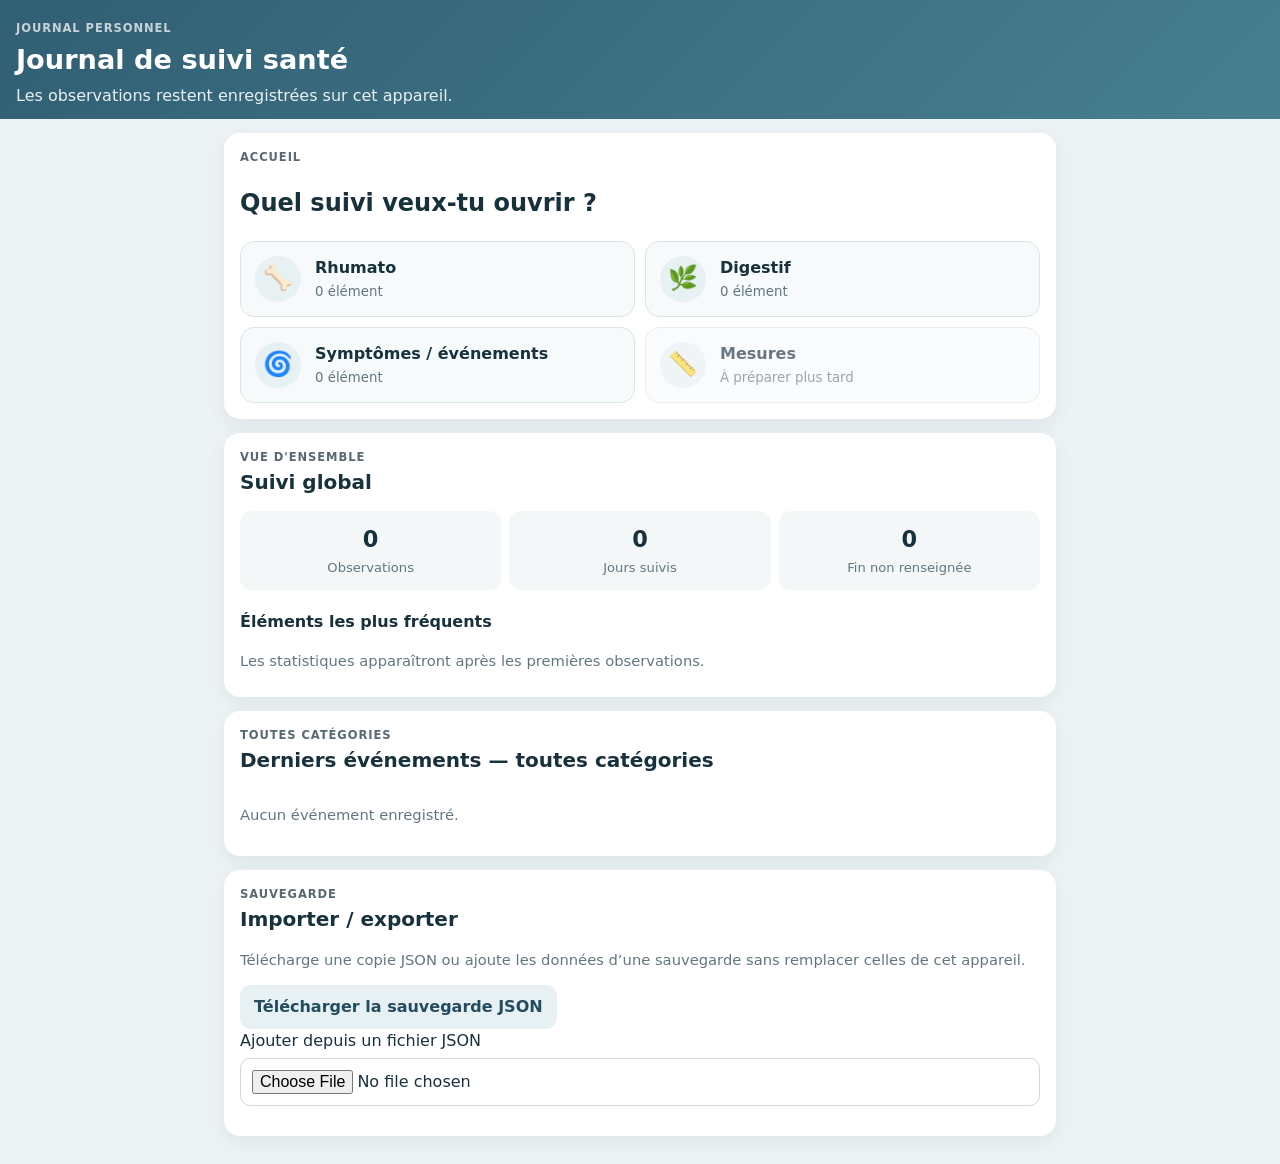
==== commit 3cec3eb4: "Publie le lot 2 : symptômes configurables, épisodes indépendants et fiches cohérentes" ====
--- a/index.html
+++ b/index.html
@@ -14,7 +14,7 @@
     <title>Journal de suivi santé</title>
     <link rel="manifest" href="./manifest.webmanifest" />
     <link rel="icon" href="./icons/icon.svg" type="image/svg+xml" />
-    <link rel="stylesheet" href="./styles.css?v=4.7.0" />
+    <link rel="stylesheet" href="./styles.css?v=4.8.0" />
   </head>
   <body>
     <!-- En-tête commun aux pages d'accueil et aux modules. -->
@@ -82,7 +82,7 @@
           <div class="section-heading">
             <div>
               <p class="eyebrow">Vue d'ensemble</p>
-              <h2 id="home-stats-title">Douleurs et symptômes</h2>
+              <h2 id="home-stats-title">Suivi global</h2>
             </div>
           </div>
           <div id="home-stats" class="stats-grid"></div>
@@ -92,7 +92,7 @@
           <div class="section-heading">
             <div>
               <p class="eyebrow">Toutes catégories</p>
-              <h2 id="recent-title">Dernières douleurs et symptômes</h2>
+              <h2 id="recent-title">Derniers événements — toutes catégories</h2>
             </div>
           </div>
           <div id="home-history" class="history-list"></div>
@@ -145,379 +145,85 @@
         </section>
 
         <!-- Transit : les formulaires partagent le moteur et les sauvegardes V4. -->
-        <section id="digestive-panel" class="panel" hidden aria-labelledby="transit-heading">
+        <section
+          id="digestive-panel"
+          class="panel"
+          hidden
+          aria-labelledby="transit-heading"
+        >
           <h2 id="transit-heading">Suivi digestif</h2>
           <div class="digestive-actions">
-            <button id="transit-open-passage" class="button button-primary" type="button">Passage aux toilettes</button>
-            <button id="transit-open-accident" class="button button-secondary" type="button">Ça s’est échappé</button>
-            <button id="transit-open-symptom" class="button button-secondary" type="button">Symptôme digestif</button>
-            <button id="transit-open-history" class="button button-secondary" type="button">Historique et rapports</button>
-          </div>
-          <p class="field-help">Les symptômes utilisent encore la saisie générale ci-dessous. Les rapports médicaux arriveront dans un prochain lot.</p>
-          <fieldset>
-            <legend>Journée sans passage aux toilettes</legend>
-            <label class="field"><span>Journée à renseigner</span><input id="transit-day" type="date" required></label>
-            <p id="transit-day-status" role="status"></p>
-            <div class="form-actions">
-              <button id="transit-confirm-none" type="button" class="button button-secondary">Aucun passage ce jour</button>
-              <button id="transit-clear-none" type="button" class="button button-secondary" hidden>Annuler cette confirmation</button>
-            </div>
-            <p class="field-help">Un accident reste à enregistrer séparément. Une journée sans réponse reste inconnue.</p>
-          </fieldset>
-          <details id="transit-history-details" class="collapsible-panel">
-            <summary><h3>Historique du transit</h3></summary>
-            <div id="transit-history" class="history-list"></div>
-          </details>
-          <details class="collapsible-panel">
-            <summary><h3>Personnaliser les conditions</h3></summary>
-            <p class="field-help">Renommer ou désactiver une condition conserve son ancien nom dans les passages déjà enregistrés.</p>
-            <div id="transit-condition-list" class="catalog-list"></div>
-            <form id="transit-condition-form">
-              <label class="field"><span>Nom de la condition</span><input id="transit-condition-label" required maxlength="160"></label>
-              <button id="transit-condition-save" type="submit" class="button button-secondary">Ajouter</button>
-              <button id="transit-condition-cancel" type="button" class="button button-secondary" hidden>Annuler</button>
-            </form>
-          </details>
+            <section
+              class="transit-passage-group"
+              aria-labelledby="transit-passage-title"
+            >
+              <h3 id="transit-passage-title">Passage aux toilettes</h3>
+              <button
+                id="transit-open-passage"
+                class="button button-primary"
+                type="button"
+              >
+                + Ajouter un passage
+              </button>
+              <button
+                id="transit-open-none"
+                class="button button-secondary"
+                type="button"
+              >
+                Aucun passage ce jour
+              </button>
+            </section>
+            <button
+              id="transit-open-accident"
+              class="button button-secondary"
+              type="button"
+            >
+              Ça s’est échappé
+            </button>
+            <button
+              id="transit-open-symptom"
+              class="button button-secondary"
+              type="button"
+            >
+              Symptôme digestif
+            </button>
+            <button
+              id="transit-open-history"
+              class="button button-secondary consultation-button"
+              type="button"
+            >
+              Consulter l’historique et les rapports →
+            </button>
+          </div>
+          <p class="field-help">
+            Les rapports médicaux arriveront dans un prochain lot.
+          </p>
+
+          <button
+            id="transit-open-conditions"
+            type="button"
+            class="button button-secondary"
+          >
+            Personnaliser les conditions
+          </button>
         </section>
 
-        <section class="panel" aria-labelledby="entry-title">
-          <div class="section-heading">
-            <div>
-              <p class="eyebrow">Saisie et correction</p>
-              <h2 id="entry-title">Nouvelle observation</h2>
-            </div>
-            <button
-              type="button"
-              class="button button-secondary"
-              data-open-catalog
-            >
-              + Créer un élément
-            </button>
-          </div>
-          <form id="entry-form" novalidate>
-            <fieldset>
-              <legend>Élément(s) concerné(s)</legend>
-              <p class="field-help">
-                Tu peux choisir plusieurs zones. Pour corriger une ancienne
-                saisie, décoche ou ajoute les bons éléments.
-              </p>
-              <section
-                id="body-map"
-                class="body-map"
-                hidden
-                aria-label="Carte corporelle Rhumato"
-              >
-                <div
-                  class="body-map-tabs"
-                  role="group"
-                  aria-label="Face du corps"
-                >
-                  <button
-                    id="body-map-front"
-                    class="button button-secondary is-active"
-                    type="button"
-                    aria-pressed="true"
-                  >
-                    De face
-                  </button>
-                  <button
-                    id="body-map-back"
-                    class="button button-secondary"
-                    type="button"
-                    aria-pressed="false"
-                  >
-                    De dos
-                  </button>
-                </div>
-                <div class="body-figure" aria-label="Choisir une zone du corps">
-                  <span class="body-side body-side-left">droite</span
-                  ><span class="body-side body-side-right">gauche</span>
-                  <svg
-                    class="body-figure-svg"
-                    viewBox="0 0 300 340"
-                    role="img"
-                    aria-label="Silhouette humaine"
-                  >
-                    <circle class="body-shape" cx="150" cy="34" r="22" />
-                    <rect
-                      class="body-shape"
-                      x="137"
-                      y="52"
-                      width="26"
-                      height="22"
-                      rx="10"
-                    />
-                    <path
-                      class="body-shape"
-                      d="M112 72 Q150 61 188 72 L177 101 Q172 111 173 126 L174 189 L126 189 L127 126 Q128 111 123 101 Z"
-                    />
-                    <path
-                      class="body-shape"
-                      d="M113 75 Q101 77 96 91 L78 151 Q74 163 81 168 Q88 172 93 160 L111 116 L127 99 Z"
-                    />
-                    <path
-                      class="body-shape"
-                      d="M187 75 Q199 77 204 91 L222 151 Q226 163 219 168 Q212 172 207 160 L189 116 L173 99 Z"
-                    />
-                    <path
-                      class="body-shape"
-                      d="M128 181 L172 181 L169 235 L163 294 Q161 306 151 306 Q142 306 142 294 L143 238 L138 294 Q137 306 127 306 Q117 306 120 294 L127 235 Z"
-                    />
-                    <path
-                      class="body-shape"
-                      d="M120 294 Q131 290 141 298 L134 319 Q129 326 112 325 L99 321 Q96 316 103 313 Z"
-                    />
-                    <path
-                      class="body-shape"
-                      d="M159 298 Q170 290 180 294 L197 313 Q204 316 201 321 L188 325 Q171 326 166 319 Z"
-                    />
-                    <circle class="body-joint" cx="111" cy="154" r="7" />
-                    <circle class="body-joint" cx="189" cy="154" r="7" />
-                    <circle class="body-joint" cx="130" cy="235" r="7" />
-                    <circle class="body-joint" cx="170" cy="235" r="7" />
-                  </svg>
-                  <div id="body-map-hotspots" class="body-map-hotspots">
-                    <button
-                      class="body-hotspot"
-                      type="button"
-                      data-body-region="neck"
-                      data-front-left="50"
-                      style="left: 50%; top: 21%"
-                      aria-label="Cou"
-                    ></button>
-                    <button
-                      class="body-hotspot"
-                      type="button"
-                      data-body-region="shoulder-right"
-                      data-front-left="38"
-                      style="left: 38%; top: 31%"
-                      aria-label="Épaule droite"
-                    ></button>
-                    <button
-                      class="body-hotspot"
-                      type="button"
-                      data-body-region="shoulder-left"
-                      data-front-left="62"
-                      style="left: 62%; top: 31%"
-                      aria-label="Épaule gauche"
-                    ></button>
-                    <button
-                      class="body-hotspot"
-                      type="button"
-                      data-body-region="trunk"
-                      data-front-left="50"
-                      style="left: 50%; top: 43%"
-                      aria-label="Torse"
-                    ></button>
-                    <button
-                      class="body-hotspot"
-                      type="button"
-                      data-body-region="arm-right"
-                      data-front-left="26"
-                      style="left: 26%; top: 47%"
-                      aria-label="Bras droit"
-                    ></button>
-                    <button
-                      class="body-hotspot"
-                      type="button"
-                      data-body-region="arm-left"
-                      data-front-left="74"
-                      style="left: 74%; top: 47%"
-                      aria-label="Bras gauche"
-                    ></button>
-                    <button
-                      class="body-hotspot"
-                      type="button"
-                      data-body-region="hand-right"
-                      data-front-left="20"
-                      style="left: 20%; top: 55%"
-                      aria-label="Main droite"
-                    ></button>
-                    <button
-                      class="body-hotspot"
-                      type="button"
-                      data-body-region="hand-left"
-                      data-front-left="80"
-                      style="left: 80%; top: 55%"
-                      aria-label="Main gauche"
-                    ></button>
-                    <button
-                      class="body-hotspot"
-                      type="button"
-                      data-body-region="hip-right"
-                      data-front-left="42"
-                      style="left: 42%; top: 59%"
-                      aria-label="Hanche droite"
-                    ></button>
-                    <button
-                      class="body-hotspot"
-                      type="button"
-                      data-body-region="hip-left"
-                      data-front-left="58"
-                      style="left: 58%; top: 59%"
-                      aria-label="Hanche gauche"
-                    ></button>
-                    <button
-                      class="body-hotspot"
-                      type="button"
-                      data-body-region="leg-right"
-                      data-front-left="43"
-                      style="left: 43%; top: 72%"
-                      aria-label="Jambe droite"
-                    ></button>
-                    <button
-                      class="body-hotspot"
-                      type="button"
-                      data-body-region="leg-left"
-                      data-front-left="57"
-                      style="left: 57%; top: 72%"
-                      aria-label="Jambe gauche"
-                    ></button>
-                    <button
-                      class="body-hotspot"
-                      type="button"
-                      data-body-region="foot-right"
-                      data-front-left="43"
-                      style="left: 43%; top: 89%"
-                      aria-label="Pied droit"
-                    ></button>
-                    <button
-                      class="body-hotspot"
-                      type="button"
-                      data-body-region="foot-left"
-                      data-front-left="57"
-                      style="left: 57%; top: 89%"
-                      aria-label="Pied gauche"
-                    ></button>
-                  </div>
-                </div>
-                <div class="body-map-detail" aria-live="polite">
-                  <h3 id="body-map-title">Choisis une zone sur le bonhomme</h3>
-                  <p id="body-map-help" class="field-help">
-                    Les précisions proposées changent entre la vue de face et la
-                    vue de dos.
-                  </p>
-                  <div id="body-map-options" class="body-map-options"></div>
-                </div>
-                <div class="body-map-selected">
-                  <strong>Sélection en cours</strong>
-                  <div
-                    id="body-map-selected-list"
-                    class="body-map-selected-list"
-                  ></div>
-                </div>
-              </section>
-              <button
-                id="manual-choices-toggle"
-                class="button button-secondary manual-choices-toggle"
-                type="button"
-                hidden
-              >
-                Voir toutes les zones du catalogue
-              </button>
-              <div id="item-choices" class="choice-list"></div>
-            </fieldset>
-            <fieldset>
-              <legend>Niveau de gêne</legend>
-              <p class="field-help">
-                Tu peux choisir un niveau, ou deux niveaux voisins si c'est
-                entre les deux.
-              </p>
-              <div id="levels" class="level-grid">
-                <button
-                  type="button"
-                  class="level-button"
-                  data-level="1"
-                  aria-pressed="false"
-                >
-                  🙂 Supportable
-                </button>
-                <button
-                  type="button"
-                  class="level-button"
-                  data-level="2"
-                  aria-pressed="false"
-                >
-                  😕 Gênante
-                </button>
-                <button
-                  type="button"
-                  class="level-button"
-                  data-level="3"
-                  aria-pressed="false"
-                >
-                  😣 Limitante
-                </button>
-                <button
-                  type="button"
-                  class="level-button"
-                  data-level="4"
-                  aria-pressed="false"
-                >
-                  😭 Invalidante
-                </button>
-              </div>
-            </fieldset>
-            <div class="form-grid">
-              <label class="field"
-                ><span>Date et heure</span
-                ><input
-                  id="occurred-at"
-                  name="occurred-at"
-                  type="datetime-local"
-                  required
-              /></label>
-              <div>
-                <p class="field-help">
-                  Cette heure sert de premier repère. Tu peux compléter toute
-                  observation avec des constats passés ou une fin, depuis
-                  l’historique.
-                </p>
-                <div id="preserve-previous-group" hidden>
-                  <label class="checkbox-field"
-                    ><input
-                      id="preserve-previous"
-                      type="checkbox"
-                      checked
-                    /><span id="preserve-previous-label"
-                      >Conserver l’ancien horaire comme constat de
-                      présence</span
-                    ></label
-                  >
-                  <p class="field-help">
-                    Décoche uniquement si l’ancien horaire était une erreur de
-                    saisie.
-                  </p>
-                </div>
-              </div>
-            </div>
-            <label class="field"
-              ><span>Note <small>(facultative)</small></span
-              ><textarea
-                id="note"
-                name="note"
-                rows="4"
-                placeholder="Contexte, sensation, déclencheur éventuel…"
-              ></textarea>
-            </label>
-            <div class="form-actions">
-              <button
-                type="submit"
-                id="save-entry"
-                class="button button-primary"
-              >
-                Enregistrer</button
-              ><button
-                type="button"
-                id="cancel-edit"
-                class="button button-secondary"
-                hidden
-              >
-                Annuler la modification
-              </button>
-            </div>
-          </form>
-        </section>
+        <div id="module-entry-actions" class="form-actions">
+          <button
+            id="open-entry-dialog"
+            type="button"
+            class="button button-primary"
+          >
+            Ajouter une observation
+          </button>
+          <button
+            type="button"
+            class="button button-secondary"
+            data-open-catalog
+          >
+            Créer une zone ou un symptôme
+          </button>
+        </div>
 
         <section class="panel" aria-labelledby="module-stats-title">
           <div class="section-heading">
@@ -552,37 +258,546 @@
       </section>
     </main>
 
+    <dialog id="transit-day-dialog" class="dialog">
+      <form id="transit-day-form" class="dialog-card">
+        <fieldset>
+          <legend>Journée sans passage aux toilettes</legend>
+          <label class="field"
+            ><span>Journée à renseigner</span
+            ><input id="transit-day" type="date" required
+          /></label>
+          <p id="transit-day-status" role="status"></p>
+          <div class="form-actions">
+            <button
+              id="transit-confirm-none"
+              type="submit"
+              class="button button-secondary"
+            >
+              Aucun passage ce jour
+            </button>
+            <button
+              id="transit-day-cancel"
+              type="button"
+              class="button button-secondary"
+              data-dialog-cancel
+            >
+              Annuler
+            </button>
+          </div>
+          <p class="field-help">
+            Un accident reste à enregistrer séparément. Une journée sans réponse
+            reste inconnue.
+          </p>
+        </fieldset>
+      </form>
+    </dialog>
+    <dialog id="transit-condition-dialog" class="dialog">
+      <form id="transit-condition-form" class="dialog-card">
+        <button
+          id="transit-conditions-close"
+          data-dialog-cancel
+          type="button"
+          class="button button-secondary"
+        >
+          Fermer
+        </button>
+        <h2>Personnaliser les conditions</h2>
+        <p class="field-help">
+          Renommer ou désactiver une condition conserve son ancien nom dans les
+          passages déjà enregistrés.
+        </p>
+        <div id="transit-condition-list" class="catalog-list"></div>
+
+        <label class="field"
+          ><span>Nom de la condition</span
+          ><input id="transit-condition-label" required maxlength="160"
+        /></label>
+        <button
+          id="transit-condition-save"
+          type="submit"
+          class="button button-secondary"
+        >
+          Ajouter
+        </button>
+        <button
+          id="transit-condition-cancel"
+          type="button"
+          class="button button-secondary"
+          hidden
+        >
+          Annuler
+        </button>
+      </form>
+    </dialog>
+    <dialog id="episode-dialog" class="dialog">
+      <form id="episode-form" class="dialog-card">
+        <h2 id="episode-title">Symptôme digestif</h2>
+        <div id="episode-symptom-group">
+          <label class="field"
+            ><span>Symptôme ou événement</span
+            ><select id="episode-symptom" required></select
+          ></label>
+          <button
+            id="episode-new-symptom"
+            type="button"
+            class="button button-secondary"
+          >
+            Créer un symptôme ou événement
+          </button>
+        </div>
+        <label class="field"
+          ><span>Date et heure</span
+          ><input id="episode-at" type="datetime-local" required
+        /></label>
+        <fieldset id="episode-levels-group" hidden>
+          <legend>Intensité actuelle (facultative)</legend>
+          <div id="episode-levels"></div>
+        </fieldset>
+        <div id="episode-fields"></div>
+        <label id="episode-preserve-group" class="checkbox-field" hidden
+          ><input id="episode-preserve" type="checkbox" checked /><span
+            >Si j’antidate le début, conserver l’ancien horaire comme constat de
+            présence</span
+          ></label
+        >
+        <div class="form-actions">
+          <button
+            id="episode-cancel"
+            type="button"
+            class="button button-secondary"
+            data-dialog-cancel
+          >
+            Annuler
+          </button>
+          <button type="submit" class="button button-primary">
+            Enregistrer
+          </button>
+        </div>
+      </form>
+    </dialog>
+    <dialog id="entry-dialog" class="dialog">
+      <section class="panel" aria-labelledby="entry-title">
+        <div class="section-heading">
+          <div>
+            <p class="eyebrow">Saisie et correction</p>
+            <h2 id="entry-title">Nouvelle observation</h2>
+          </div>
+          <button
+            type="button"
+            class="button button-secondary"
+            data-open-catalog
+          >
+            + Créer une zone ou un symptôme
+          </button>
+        </div>
+        <form id="entry-form" novalidate>
+          <fieldset>
+            <legend>Élément(s) concerné(s)</legend>
+            <p class="field-help">
+              Tu peux choisir plusieurs zones. Pour corriger une ancienne
+              saisie, décoche ou ajoute les bons éléments.
+            </p>
+            <section
+              id="body-map"
+              class="body-map"
+              hidden
+              aria-label="Carte corporelle Rhumato"
+            >
+              <div
+                class="body-map-tabs"
+                role="group"
+                aria-label="Face du corps"
+              >
+                <button
+                  id="body-map-front"
+                  class="button button-secondary is-active"
+                  type="button"
+                  aria-pressed="true"
+                >
+                  De face
+                </button>
+                <button
+                  id="body-map-back"
+                  class="button button-secondary"
+                  type="button"
+                  aria-pressed="false"
+                >
+                  De dos
+                </button>
+              </div>
+              <div class="body-figure" aria-label="Choisir une zone du corps">
+                <span class="body-side body-side-left">droite</span
+                ><span class="body-side body-side-right">gauche</span>
+                <svg
+                  class="body-figure-svg"
+                  viewBox="0 0 300 340"
+                  role="img"
+                  aria-label="Silhouette humaine"
+                >
+                  <circle class="body-shape" cx="150" cy="34" r="22" />
+                  <rect
+                    class="body-shape"
+                    x="137"
+                    y="52"
+                    width="26"
+                    height="22"
+                    rx="10"
+                  />
+                  <path
+                    class="body-shape"
+                    d="M112 72 Q150 61 188 72 L177 101 Q172 111 173 126 L174 189 L126 189 L127 126 Q128 111 123 101 Z"
+                  />
+                  <path
+                    class="body-shape"
+                    d="M113 75 Q101 77 96 91 L78 151 Q74 163 81 168 Q88 172 93 160 L111 116 L127 99 Z"
+                  />
+                  <path
+                    class="body-shape"
+                    d="M187 75 Q199 77 204 91 L222 151 Q226 163 219 168 Q212 172 207 160 L189 116 L173 99 Z"
+                  />
+                  <path
+                    class="body-shape"
+                    d="M128 181 L172 181 L169 235 L163 294 Q161 306 151 306 Q142 306 142 294 L143 238 L138 294 Q137 306 127 306 Q117 306 120 294 L127 235 Z"
+                  />
+                  <path
+                    class="body-shape"
+                    d="M120 294 Q131 290 141 298 L134 319 Q129 326 112 325 L99 321 Q96 316 103 313 Z"
+                  />
+                  <path
+                    class="body-shape"
+                    d="M159 298 Q170 290 180 294 L197 313 Q204 316 201 321 L188 325 Q171 326 166 319 Z"
+                  />
+                  <circle class="body-joint" cx="111" cy="154" r="7" />
+                  <circle class="body-joint" cx="189" cy="154" r="7" />
+                  <circle class="body-joint" cx="130" cy="235" r="7" />
+                  <circle class="body-joint" cx="170" cy="235" r="7" />
+                </svg>
+                <div id="body-map-hotspots" class="body-map-hotspots">
+                  <button
+                    class="body-hotspot"
+                    type="button"
+                    data-body-region="neck"
+                    data-front-left="50"
+                    style="left: 50%; top: 21%"
+                    aria-label="Cou"
+                  ></button>
+                  <button
+                    class="body-hotspot"
+                    type="button"
+                    data-body-region="shoulder-right"
+                    data-front-left="38"
+                    style="left: 38%; top: 31%"
+                    aria-label="Épaule droite"
+                  ></button>
+                  <button
+                    class="body-hotspot"
+                    type="button"
+                    data-body-region="shoulder-left"
+                    data-front-left="62"
+                    style="left: 62%; top: 31%"
+                    aria-label="Épaule gauche"
+                  ></button>
+                  <button
+                    class="body-hotspot"
+                    type="button"
+                    data-body-region="trunk"
+                    data-front-left="50"
+                    style="left: 50%; top: 43%"
+                    aria-label="Torse"
+                  ></button>
+                  <button
+                    class="body-hotspot"
+                    type="button"
+                    data-body-region="arm-right"
+                    data-front-left="26"
+                    style="left: 26%; top: 47%"
+                    aria-label="Bras droit"
+                  ></button>
+                  <button
+                    class="body-hotspot"
+                    type="button"
+                    data-body-region="arm-left"
+                    data-front-left="74"
+                    style="left: 74%; top: 47%"
+                    aria-label="Bras gauche"
+                  ></button>
+                  <button
+                    class="body-hotspot"
+                    type="button"
+                    data-body-region="hand-right"
+                    data-front-left="20"
+                    style="left: 20%; top: 55%"
+                    aria-label="Main droite"
+                  ></button>
+                  <button
+                    class="body-hotspot"
+                    type="button"
+                    data-body-region="hand-left"
+                    data-front-left="80"
+                    style="left: 80%; top: 55%"
+                    aria-label="Main gauche"
+                  ></button>
+                  <button
+                    class="body-hotspot"
+                    type="button"
+                    data-body-region="hip-right"
+                    data-front-left="42"
+                    style="left: 42%; top: 59%"
+                    aria-label="Hanche droite"
+                  ></button>
+                  <button
+                    class="body-hotspot"
+                    type="button"
+                    data-body-region="hip-left"
+                    data-front-left="58"
+                    style="left: 58%; top: 59%"
+                    aria-label="Hanche gauche"
+                  ></button>
+                  <button
+                    class="body-hotspot"
+                    type="button"
+                    data-body-region="leg-right"
+                    data-front-left="43"
+                    style="left: 43%; top: 72%"
+                    aria-label="Jambe droite"
+                  ></button>
+                  <button
+                    class="body-hotspot"
+                    type="button"
+                    data-body-region="leg-left"
+                    data-front-left="57"
+                    style="left: 57%; top: 72%"
+                    aria-label="Jambe gauche"
+                  ></button>
+                  <button
+                    class="body-hotspot"
+                    type="button"
+                    data-body-region="foot-right"
+                    data-front-left="43"
+                    style="left: 43%; top: 89%"
+                    aria-label="Pied droit"
+                  ></button>
+                  <button
+                    class="body-hotspot"
+                    type="button"
+                    data-body-region="foot-left"
+                    data-front-left="57"
+                    style="left: 57%; top: 89%"
+                    aria-label="Pied gauche"
+                  ></button>
+                </div>
+              </div>
+              <div class="body-map-detail" aria-live="polite">
+                <h3 id="body-map-title">Choisis une zone sur le bonhomme</h3>
+                <p id="body-map-help" class="field-help">
+                  Les précisions proposées changent entre la vue de face et la
+                  vue de dos.
+                </p>
+                <div id="body-map-options" class="body-map-options"></div>
+              </div>
+              <div class="body-map-selected">
+                <strong>Sélection en cours</strong>
+                <div
+                  id="body-map-selected-list"
+                  class="body-map-selected-list"
+                ></div>
+              </div>
+            </section>
+            <button
+              id="manual-choices-toggle"
+              class="button button-secondary manual-choices-toggle"
+              type="button"
+              hidden
+            >
+              Voir toutes les zones du catalogue
+            </button>
+            <div id="item-choices" class="choice-list"></div>
+          </fieldset>
+          <fieldset>
+            <legend>Niveau de gêne</legend>
+            <p class="field-help">
+              Tu peux choisir un niveau, ou deux niveaux voisins si c'est entre
+              les deux.
+            </p>
+            <div id="levels" class="level-grid">
+              <button
+                type="button"
+                class="level-button"
+                data-level="1"
+                aria-pressed="false"
+              >
+                🙂 Supportable
+              </button>
+              <button
+                type="button"
+                class="level-button"
+                data-level="2"
+                aria-pressed="false"
+              >
+                😕 Gênante
+              </button>
+              <button
+                type="button"
+                class="level-button"
+                data-level="3"
+                aria-pressed="false"
+              >
+                😣 Limitante
+              </button>
+              <button
+                type="button"
+                class="level-button"
+                data-level="4"
+                aria-pressed="false"
+              >
+                😭 Invalidante
+              </button>
+            </div>
+          </fieldset>
+          <div class="form-grid">
+            <label class="field"
+              ><span>Date et heure</span
+              ><input
+                id="occurred-at"
+                name="occurred-at"
+                type="datetime-local"
+                required
+            /></label>
+            <div>
+              <p class="field-help">
+                Cette heure sert de premier repère. Tu peux compléter toute
+                observation avec des constats passés ou une fin, depuis
+                l’historique.
+              </p>
+              <div id="preserve-previous-group" hidden>
+                <label class="checkbox-field"
+                  ><input id="preserve-previous" type="checkbox" checked /><span
+                    id="preserve-previous-label"
+                    >Conserver l’ancien horaire comme constat de présence</span
+                  ></label
+                >
+                <p class="field-help">
+                  Décoche uniquement si l’ancien horaire était une erreur de
+                  saisie.
+                </p>
+              </div>
+            </div>
+          </div>
+          <label class="field"
+            ><span>Note <small>(facultative)</small></span
+            ><textarea
+              id="note"
+              name="note"
+              rows="4"
+              placeholder="Contexte, sensation, déclencheur éventuel…"
+            ></textarea>
+          </label>
+          <div class="form-actions">
+            <button type="submit" id="save-entry" class="button button-primary">
+              Enregistrer</button
+            ><button
+              type="button"
+              id="cancel-edit"
+              class="button button-secondary"
+              hidden
+            >
+              Annuler la modification
+            </button>
+          </div>
+        </form>
+      </section>
+    </dialog>
+
     <dialog id="transit-dialog" class="dialog transit-dialog">
       <form id="transit-form" class="dialog-card">
         <h2 id="transit-title">Passage aux toilettes</h2>
         <p id="transit-error" role="alert" class="transit-error"></p>
-        <label class="field"><span>Date et heure</span><input id="transit-at" type="datetime-local" required></label>
+        <label class="field"
+          ><span>Date et heure</span
+          ><input id="transit-at" type="datetime-local" required
+        /></label>
         <fieldset>
           <legend>Aspect des selles — Bristol (obligatoire)</legend>
-          <p class="field-help">Choisis un type, ou deux si nécessaire. Touche la ligne pour sélectionner ; « Agrandir » ouvre le visuel.</p>
+          <p class="field-help">
+            Choisis un type, ou deux si nécessaire. Touche la ligne pour
+            sélectionner ; « Agrandir » ouvre le visuel.
+          </p>
           <div id="transit-bristol"></div>
           <fieldset id="transit-mode-group" hidden>
             <legend>Que représentent ces deux types ?</legend>
-            <label class="checkbox-field"><input id="transit-mode-intermediate" name="transit-mode" type="radio" value="intermediate"><span>Aspect intermédiaire entre deux types voisins</span></label>
-            <label class="checkbox-field"><input id="transit-mode-distinct" name="transit-mode" type="radio" value="distinct"><span>Deux aspects réellement présents</span></label>
+            <label class="checkbox-field"
+              ><input
+                id="transit-mode-intermediate"
+                name="transit-mode"
+                type="radio"
+                value="intermediate"
+              /><span
+                >Aspect intermédiaire entre deux types voisins</span
+              ></label
+            >
+            <label class="checkbox-field"
+              ><input
+                id="transit-mode-distinct"
+                name="transit-mode"
+                type="radio"
+                value="distinct"
+              /><span>Deux aspects réellement présents</span></label
+            >
           </fieldset>
         </fieldset>
         <div id="transit-passage-fields">
-          <fieldset><legend>Conditions (facultatives)</legend><div id="transit-conditions"></div></fieldset>
-          <label class="field"><span>Douleur pendant l’évacuation : <output id="transit-pain-value" for="transit-pain">0 / 10</output></span><input id="transit-pain" type="range" min="0" max="10" step="1" value="0"></label>
-        </div>
-        <label class="field"><span>Commentaire (facultatif)</span><textarea id="transit-note" rows="3" placeholder="Circonstances, aliments, sensations…"></textarea></label>
+          <fieldset>
+            <legend>Conditions (facultatives)</legend>
+            <div id="transit-conditions"></div>
+          </fieldset>
+          <label class="field"
+            ><span
+              >Douleur pendant l’évacuation :
+              <output id="transit-pain-value" for="transit-pain"
+                >0 / 10</output
+              ></span
+            ><input
+              id="transit-pain"
+              type="range"
+              min="0"
+              max="10"
+              step="1"
+              value="0"
+          /></label>
+        </div>
+        <label class="field"
+          ><span>Commentaire (facultatif)</span
+          ><textarea
+            id="transit-note"
+            rows="3"
+            placeholder="Circonstances, aliments, sensations…"
+          ></textarea>
+        </label>
         <div class="form-actions">
-          <button type="submit" class="button button-primary">Enregistrer</button>
-          <button id="transit-close" type="button" class="button button-secondary">Annuler</button>
+          <button type="submit" class="button button-primary">
+            Enregistrer
+          </button>
+          <button
+            id="transit-close"
+            type="button"
+            class="button button-secondary"
+          >
+            Annuler
+          </button>
         </div>
       </form>
     </dialog>
     <dialog id="bristol-image-dialog" class="dialog">
       <div class="dialog-card">
         <h2 id="bristol-image-description"></h2>
-        <img id="bristol-image" class="bristol-enlarged" alt="">
-        <button id="bristol-image-close" type="button" class="button button-secondary">Fermer l’illustration</button>
+        <img id="bristol-image" class="bristol-enlarged" alt="" />
+        <button
+          id="bristol-image-close"
+          type="button"
+          class="button button-secondary"
+        >
+          Fermer l’illustration
+        </button>
       </div>
     </dialog>
 
@@ -681,6 +896,15 @@
             resteront sans côté.
           </p>
         </div>
+        <fieldset id="catalog-criteria-group" hidden>
+          <legend>Critères et fonctionnalités associés</legend>
+          <div id="catalog-criteria"></div>
+          <details>
+            <summary>Prévisualiser le formulaire</summary>
+            <div id="catalog-preview"></div>
+            <p id="catalog-preview-actions" class="field-help"></p>
+          </details>
+        </fieldset>
         <div class="dialog-actions">
           <button
             type="button"
@@ -739,7 +963,6 @@
     </dialog>
     <div id="toast" class="toast" hidden role="status" aria-live="polite"></div>
     <!-- Le point d'entrée relie les interactions à la logique métier. -->
-    <script type="module" src="./src/app.js?v=4.7.0"></script>
+    <script type="module" src="./src/app.js?v=4.8.0"></script>
   </body>
 </html>
-
--- a/styles.css
+++ b/styles.css
@@ -614,24 +614,189 @@
   font-size: 0.95rem;
 }
 
-
 /* Transit : une colonne de grandes cibles tactiles, même sur petit téléphone. */
-.digestive-actions { display: grid; gap: .75rem; margin: 1rem 0; }
-.bristol-row { display: flex; align-items: center; gap: .4rem; border: 1px solid #b5b7b0; border-radius: .75rem; margin: .5rem 0; padding: .4rem; }
-.bristol-choice { display: flex; align-items: center; gap: .6rem; flex: 1; cursor: pointer; min-height: 90px; min-width: 0; }
-.bristol-choice img { width: 100px; height: 75px; object-fit: contain; border-radius: .4rem; }
-.bristol-choice span { flex: 1; min-width: 0; }
-.bristol-row:has(input:checked) { outline: 3px solid #477552; background: #f0f7ed; color: #182c1e; }
-.transit-dialog { max-height: 92dvh; overflow-y: auto; width: min(96vw, 760px); }
-.bristol-enlarged { width: 100%; height: auto; max-height: 65dvh; object-fit: contain; }
-#transit-condition-list .catalog-row { flex-wrap: wrap; gap: .5rem; }
-#transit-bristol input { flex-shrink: 0; width: 22px; height: 22px; }
-#transit-pain { width: 100%; min-height: 44px; }
+.digestive-actions {
+  display: grid;
+  gap: 0.75rem;
+  margin: 1rem 0;
+}
+.bristol-row {
+  display: flex;
+  align-items: center;
+  gap: 0.4rem;
+  border: 1px solid #b5b7b0;
+  border-radius: 0.75rem;
+  margin: 0.5rem 0;
+  padding: 0.4rem;
+}
+.bristol-choice {
+  display: flex;
+  align-items: center;
+  gap: 0.6rem;
+  flex: 1;
+  cursor: pointer;
+  min-height: 90px;
+  min-width: 0;
+}
+.bristol-choice img {
+  width: 100px;
+  height: 75px;
+  object-fit: contain;
+  border-radius: 0.4rem;
+}
+.bristol-choice span {
+  flex: 1;
+  min-width: 0;
+}
+.bristol-row:has(input:checked) {
+  outline: 3px solid #477552;
+  background: #f0f7ed;
+  color: #182c1e;
+}
+.transit-dialog {
+  max-height: 92dvh;
+  overflow-y: auto;
+  width: min(96vw, 760px);
+}
+.bristol-enlarged {
+  width: 100%;
+  height: auto;
+  max-height: 65dvh;
+  object-fit: contain;
+}
+#transit-condition-list .catalog-row {
+  flex-wrap: wrap;
+  gap: 0.5rem;
+}
+#transit-bristol input {
+  flex-shrink: 0;
+  width: 22px;
+  height: 22px;
+}
+#transit-pain {
+  width: 100%;
+  min-height: 44px;
+}
 @media (max-width: 420px) {
-  .bristol-choice img { width: 65px; height: 60px; }
-  .bristol-choice { gap: .35rem; font-size: .9rem; }
-  .bristol-row { gap: .2rem; }
-  .bristol-row > button { font-size: .75rem; padding: .4rem; }
-}
-
-.transit-error { color: #a42520; font-weight: 600; }
+  .bristol-choice img {
+    width: 65px;
+    height: 60px;
+  }
+  .bristol-choice {
+    gap: 0.35rem;
+    font-size: 0.9rem;
+  }
+  .bristol-row {
+    gap: 0.2rem;
+  }
+  .bristol-row > button {
+    font-size: 0.75rem;
+    padding: 0.4rem;
+  }
+}
+
+.transit-error {
+  color: #a42520;
+  font-weight: 600;
+}
+
+/* Une seule barre d'actions par fiche, accessible pendant tout le défilement. */
+.dialog {
+  max-height: 92dvh;
+  overflow-y: auto;
+  overscroll-behavior: contain;
+}
+.dialog-toolbar {
+  position: sticky;
+  top: -1px;
+  z-index: 5;
+  display: flex;
+  justify-content: space-between;
+  align-items: center;
+  gap: 0.65rem;
+  padding: 0.75rem 0;
+  background: var(--surface, #fff);
+  border-bottom: 1px solid var(--border, #d5dee3);
+}
+.dialog-toolbar > button {
+  flex: 1;
+  min-height: 44px;
+}
+.dialog-error:empty {
+  display: none;
+}
+.dialog-error {
+  position: relative;
+}
+.transit-passage-group {
+  display: grid;
+  gap: 0.65rem;
+  padding: 1rem;
+  border: 1px solid var(--border, #d5dee3);
+  border-radius: 0.8rem;
+}
+.transit-passage-group h3 {
+  margin: 0;
+}
+#transit-condition-list {
+  margin: 1rem 0;
+}
+#episode-fields input[type="range"] {
+  width: 100%;
+  min-height: 44px;
+}
+.history-family {
+  font-size: 0.9rem;
+  opacity: 0.85;
+}
+.episode-check {
+  margin: 0.6rem 0;
+  padding-left: 0.7rem;
+  border-left: 2px solid var(--border, #d5dee3);
+}
+
+.consultation-button {
+  background: transparent;
+  text-decoration: underline;
+  border-color: transparent;
+  text-align: left;
+}
+
+/* Les champs de date natifs ont une largeur minimale intrinsèque dans Chrome.
+   Ils doivent pouvoir se réduire dans une fenêtre sur téléphone de 320 px. */
+fieldset,
+.field,
+.field input,
+.field select,
+.field textarea {
+  min-width: 0;
+}
+.field input,
+.field select,
+.field textarea {
+  max-width: 100%;
+}
+input[type="range"] {
+  margin-inline: 0;
+}
+.dialog-toolbar > button {
+  min-width: 0;
+  padding-inline: 8px;
+}
+
+/* À 320 px, l'agrandissement passe sous la ligne pour laisser au texte sa place. */
+@media (max-width: 360px) {
+  .bristol-row {
+    display: grid;
+    grid-template-columns: minmax(0, 1fr);
+  }
+  .bristol-row > button {
+    justify-self: end;
+  }
+  .bristol-choice {
+    min-height: 65px;
+  }
+}
+.bristol-choice span {
+  overflow-wrap: anywhere;
+}
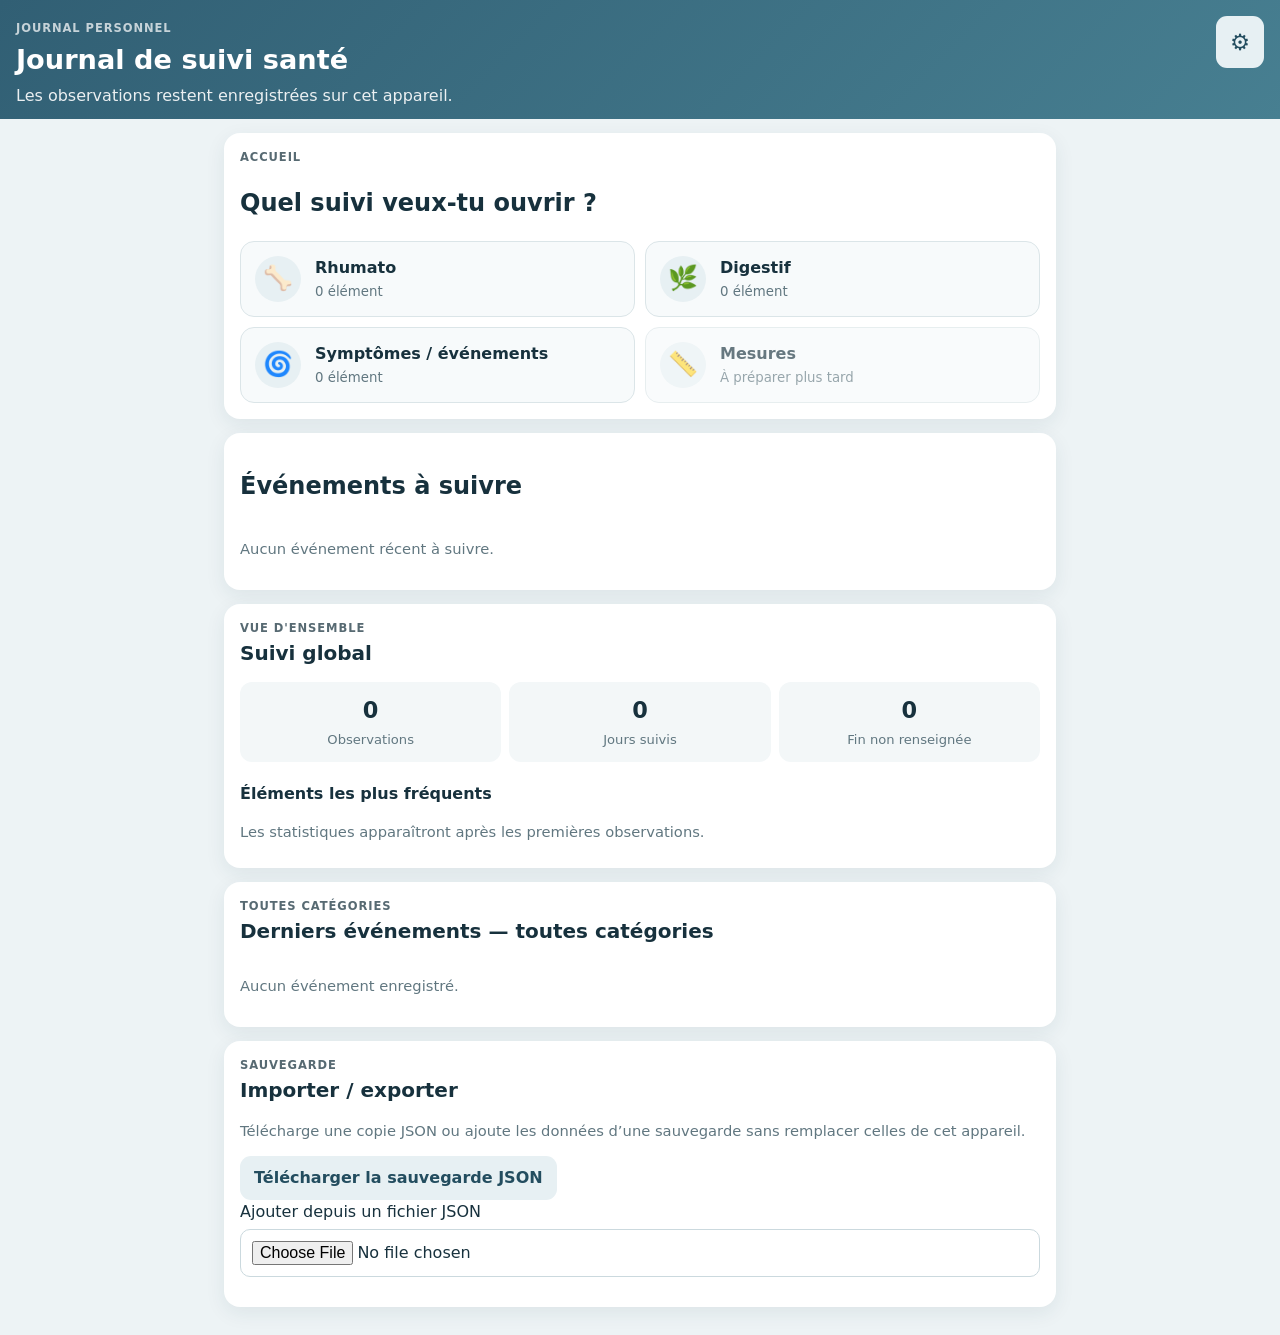
==== commit 61f1465b: "Publie les correctifs 4.8.1 : paramètres, réglettes communes et suivi quotidien" ====
--- a/index.html
+++ b/index.html
@@ -14,7 +14,7 @@
     <title>Journal de suivi santé</title>
     <link rel="manifest" href="./manifest.webmanifest" />
     <link rel="icon" href="./icons/icon.svg" type="image/svg+xml" />
-    <link rel="stylesheet" href="./styles.css?v=4.8.0" />
+    <link rel="stylesheet" href="./styles.css?v=4.8.1" />
   </head>
   <body>
     <!-- En-tête commun aux pages d'accueil et aux modules. -->
@@ -26,6 +26,15 @@
           Les observations restent enregistrées sur cet appareil.
         </p>
       </div>
+      <button
+        id="open-settings"
+        class="button button-secondary settings-gear"
+        type="button"
+        aria-label="Paramètres"
+        title="Paramètres"
+      >
+        ⚙
+      </button>
     </header>
 
     <main class="app-shell">
@@ -78,6 +87,10 @@
           </nav>
         </section>
 
+        <section class="panel" aria-labelledby="followup-title">
+          <h2 id="followup-title">Événements à suivre</h2>
+          <div id="home-followup" class="history-list"></div>
+        </section>
         <section class="panel" aria-labelledby="home-stats-title">
           <div class="section-heading">
             <div>
@@ -163,14 +176,14 @@
                 class="button button-primary"
                 type="button"
               >
-                + Ajouter un passage
+                + Ajouter
               </button>
               <button
                 id="transit-open-none"
                 class="button button-secondary"
                 type="button"
               >
-                Aucun passage ce jour
+                ⊘ Aucun
               </button>
             </section>
             <button
@@ -185,27 +198,10 @@
               class="button button-secondary"
               type="button"
             >
-              Symptôme digestif
-            </button>
-            <button
-              id="transit-open-history"
-              class="button button-secondary consultation-button"
-              type="button"
-            >
-              Consulter l’historique et les rapports →
+              + Symptôme
             </button>
           </div>
-          <p class="field-help">
-            Les rapports médicaux arriveront dans un prochain lot.
-          </p>
-
-          <button
-            id="transit-open-conditions"
-            type="button"
-            class="button button-secondary"
-          >
-            Personnaliser les conditions
-          </button>
+          <div id="today-occurrences" class="compact-actions"></div>
         </section>
 
         <div id="module-entry-actions" class="form-actions">
@@ -216,24 +212,12 @@
           >
             Ajouter une observation
           </button>
-          <button
-            type="button"
-            class="button button-secondary"
-            data-open-catalog
-          >
-            Créer une zone ou un symptôme
-          </button>
-        </div>
-
-        <section class="panel" aria-labelledby="module-stats-title">
-          <div class="section-heading">
-            <div>
-              <p class="eyebrow">Vue d'ensemble</p>
-              <h2 id="module-stats-title">Statistiques du module</h2>
-            </div>
-          </div>
+        </div>
+
+        <details id="module-statistics" class="panel collapsible-panel">
+          <summary><h2 id="module-stats-title">Statistiques</h2></summary>
           <div id="module-stats" class="stats-grid"></div>
-        </section>
+        </details>
 
         <details
           class="panel collapsible-panel"
@@ -242,22 +226,55 @@
           <summary><h2 id="history-title">Historique</h2></summary>
           <div id="module-history" class="history-list"></div>
         </details>
-
-        <details
-          class="panel collapsible-panel"
-          aria-labelledby="catalog-title"
-        >
-          <summary><h2 id="catalog-title">Zones enregistrées</h2></summary>
-          <p class="field-help">
-            Modifier la catégorie d’un élément déplace toutes ses observations
-            associées. Pour corriger une seule observation, utilise le bouton «
-            Modifier » dans son historique.
-          </p>
-          <div id="catalog-list" class="catalog-list"></div>
-        </details>
       </section>
     </main>
 
+    <dialog id="settings-dialog" class="dialog">
+      <section class="dialog-card">
+        <div class="dialog-toolbar">
+          <h2>Paramètres</h2>
+          <button
+            id="close-settings"
+            type="button"
+            class="button button-secondary"
+          >
+            ✕ Fermer
+          </button>
+        </div>
+        <h3 id="catalog-title">Symptômes, événements et zones</h3>
+        <p class="field-help">
+          Modifier un libellé ou des critères conserve les observations
+          historiques et leurs valeurs.
+        </p>
+        <div class="compact-actions">
+          <label class="field"
+            ><span>Module de création</span
+            ><select id="settings-family">
+              <option value="digestif">Digestif</option>
+              <option value="rhumatologie">Rhumato</option>
+              <option value="symptomes-evenements">
+                Symptômes / événements
+              </option>
+            </select></label
+          >
+          <button
+            id="settings-create"
+            type="button"
+            class="button button-primary"
+          >
+            + Créer un élément
+          </button>
+          <button
+            id="transit-open-conditions"
+            type="button"
+            class="button button-secondary"
+          >
+            ⚙ Conditions digestives
+          </button>
+        </div>
+        <div id="catalog-list" class="catalog-list"></div>
+      </section>
+    </dialog>
     <dialog id="transit-day-dialog" class="dialog">
       <form id="transit-day-form" class="dialog-card">
         <fieldset>
@@ -273,7 +290,7 @@
               type="submit"
               class="button button-secondary"
             >
-              Aucun passage ce jour
+              ⊘ Aucun
             </button>
             <button
               id="transit-day-cancel"
@@ -345,8 +362,13 @@
             Créer un symptôme ou événement
           </button>
         </div>
+        <label id="episode-end-unknown-group" class="checkbox-field" hidden
+          ><input id="episode-end-unknown" type="checkbox" /><span
+            >Heure réelle de fin inconnue</span
+          ></label
+        >
         <label class="field"
-          ><span>Date et heure</span
+          ><span id="episode-at-label">Date et heure</span
           ><input id="episode-at" type="datetime-local" required
         /></label>
         <fieldset id="episode-levels-group" hidden>
@@ -963,6 +985,6 @@
     </dialog>
     <div id="toast" class="toast" hidden role="status" aria-live="polite"></div>
     <!-- Le point d'entrée relie les interactions à la logique métier. -->
-    <script type="module" src="./src/app.js?v=4.8.0"></script>
+    <script type="module" src="./src/app.js?v=4.8.1"></script>
   </body>
 </html>
--- a/styles.css
+++ b/styles.css
@@ -117,7 +117,7 @@
   color: #8f2620;
 }
 .button-small {
-  min-height: 36px;
+  min-height: 44px;
   padding: 7px 10px;
 }
 .button-full {
@@ -800,3 +800,90 @@
 .bristol-choice span {
   overflow-wrap: anywhere;
 }
+
+/* Actions quotidiennes compactes, avec des cibles tactiles de 44 px minimum. */
+.app-header {
+  position: relative;
+  padding-right: 4.5rem;
+}
+.settings-gear {
+  position: absolute;
+  right: 1rem;
+  top: 1rem;
+  font-size: 1.4rem;
+}
+.compact-actions {
+  display: flex;
+  flex-wrap: wrap;
+  align-items: center;
+  gap: 0.6rem;
+  margin: 0.7rem 0;
+}
+.compact-actions .button,
+.history-actions .button,
+.digestive-actions > .button {
+  width: auto;
+  min-height: 44px;
+}
+.digestive-actions {
+  display: flex;
+  flex-wrap: wrap;
+  align-items: center;
+  gap: 0.7rem;
+}
+.transit-passage-group {
+  flex-basis: 100%;
+  grid-template-columns: 1fr 1fr;
+  padding: 0.8rem;
+}
+.transit-passage-group h3 {
+  grid-column: 1 / -1;
+}
+.transit-passage-group .button {
+  min-width: 0;
+  min-height: 44px;
+  padding-inline: 0.7rem;
+}
+.button.is-confirmed {
+  background: #d9efdf;
+  color: #15552b;
+  border-color: #38774a;
+}
+#settings-dialog .dialog-toolbar {
+  justify-content: space-between;
+  align-items: center;
+}
+#settings-dialog h2 {
+  margin: 0;
+}
+#settings-dialog .catalog-row {
+  gap: 0.7rem;
+}
+#settings-dialog .catalog-row > div {
+  min-width: 0;
+  overflow-wrap: anywhere;
+}
+#episode-fields .field {
+  display: flex;
+  flex-direction: column;
+}
+#episode-fields .field > span {
+  order: 0;
+}
+#episode-fields .field > input {
+  order: 1;
+}
+#episode-fields .field > button {
+  order: 2;
+  align-self: flex-start;
+}
+
+@media (max-width: 360px) {
+  #settings-dialog .catalog-row {
+    flex-wrap: wrap;
+  }
+  #settings-dialog .catalog-row > div {
+    flex-basis: 150px;
+    flex-grow: 1;
+  }
+}
